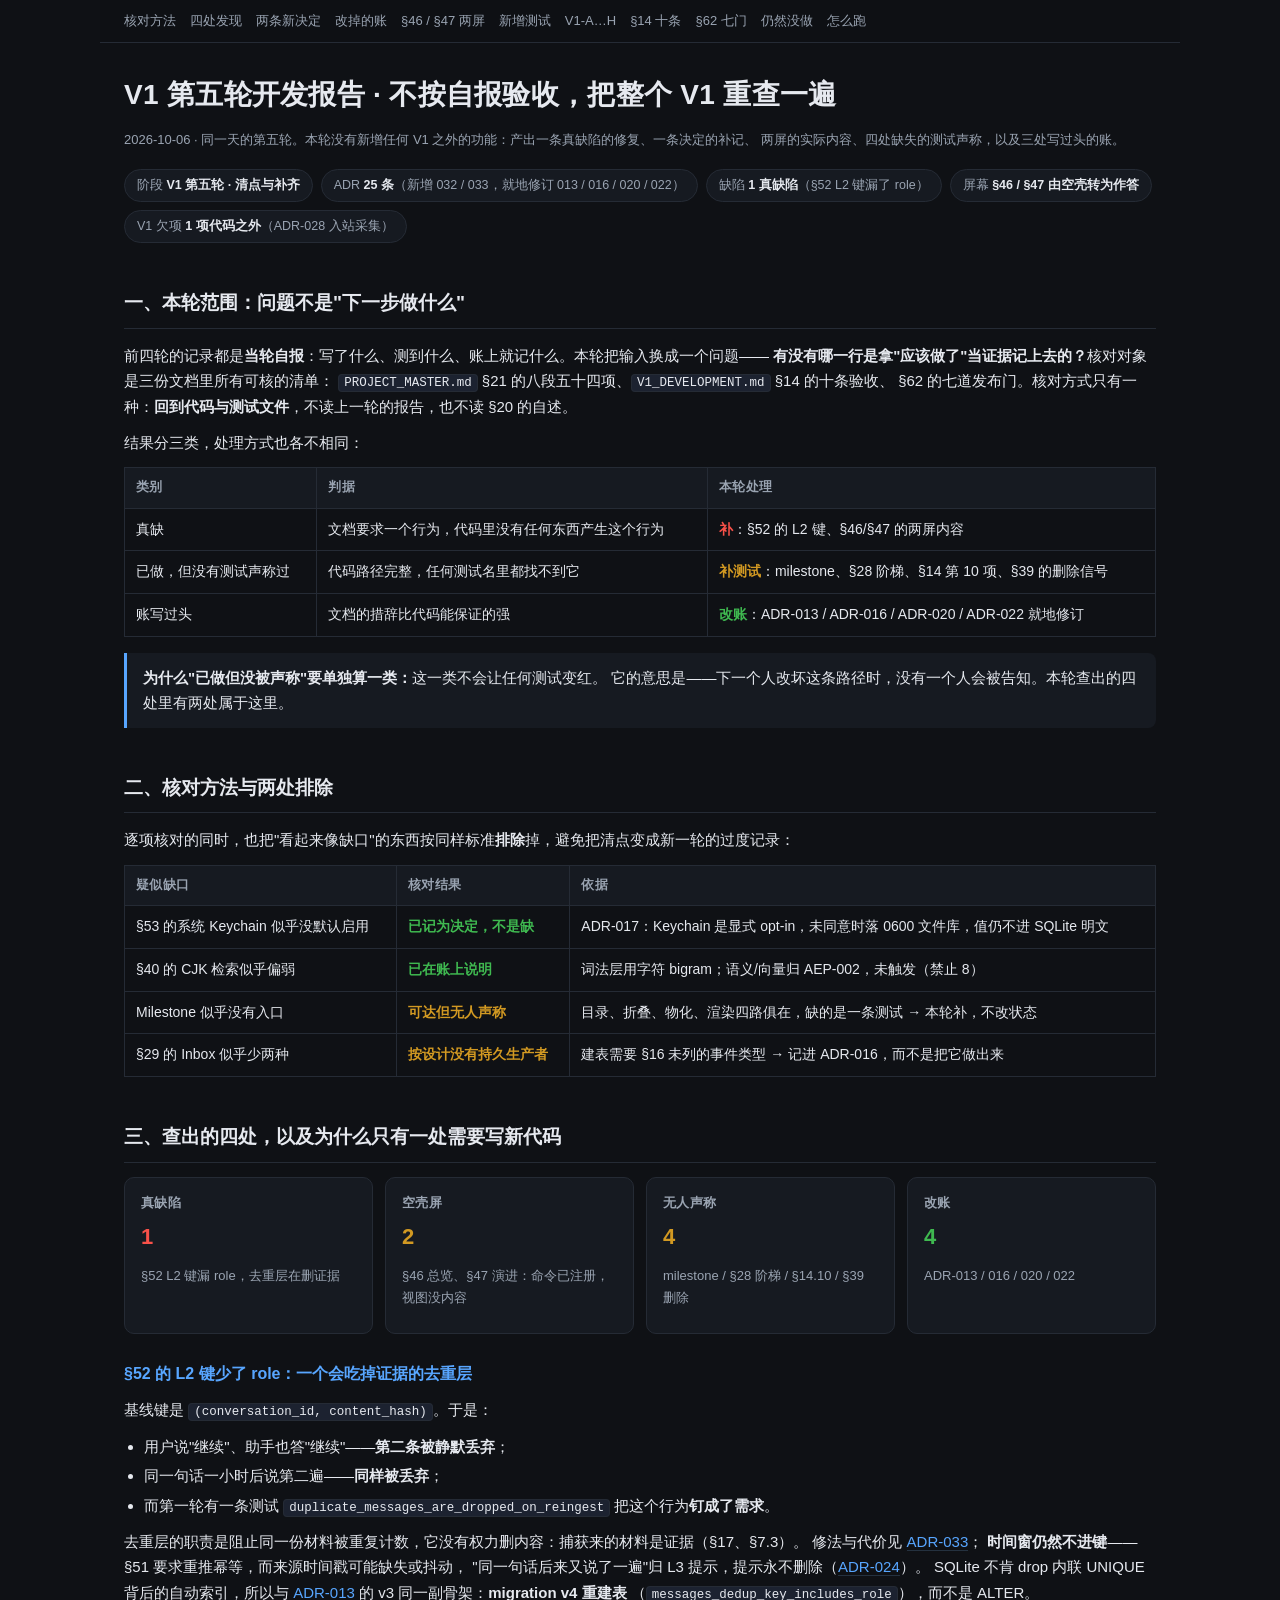
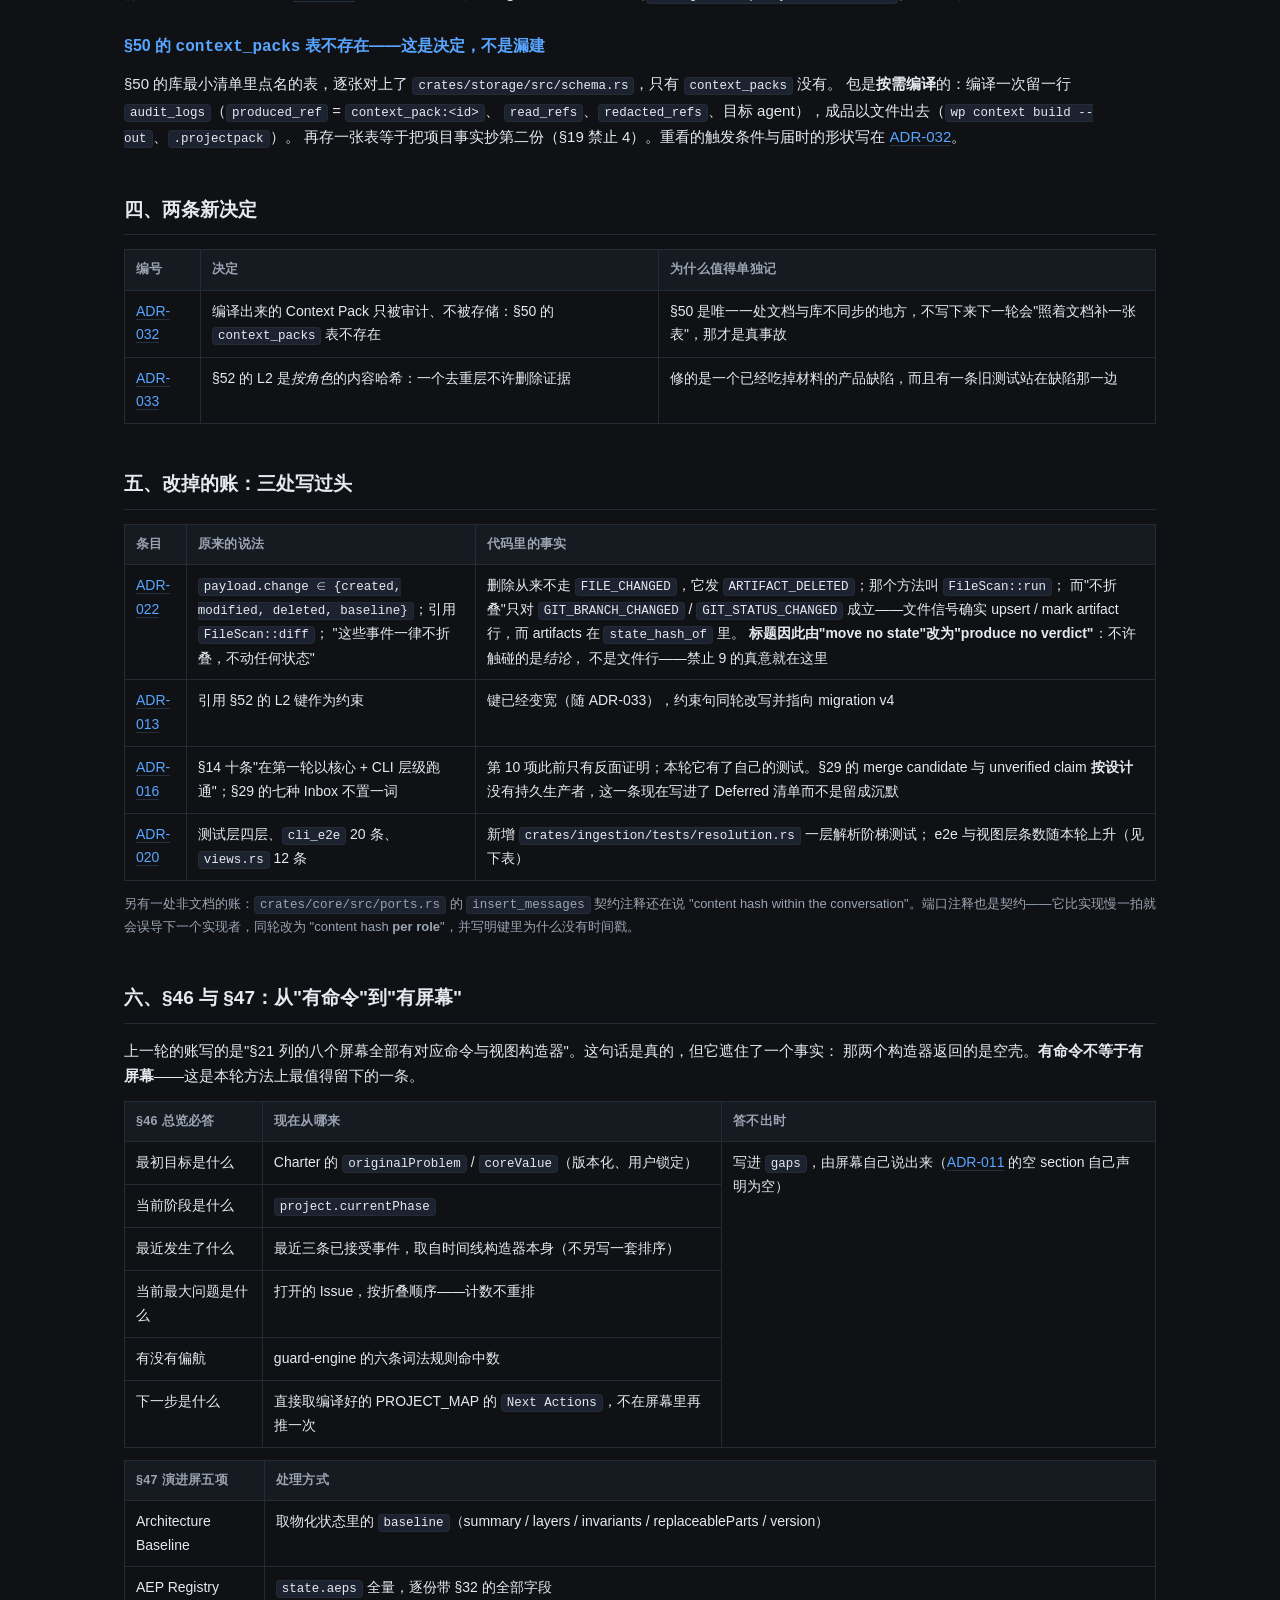
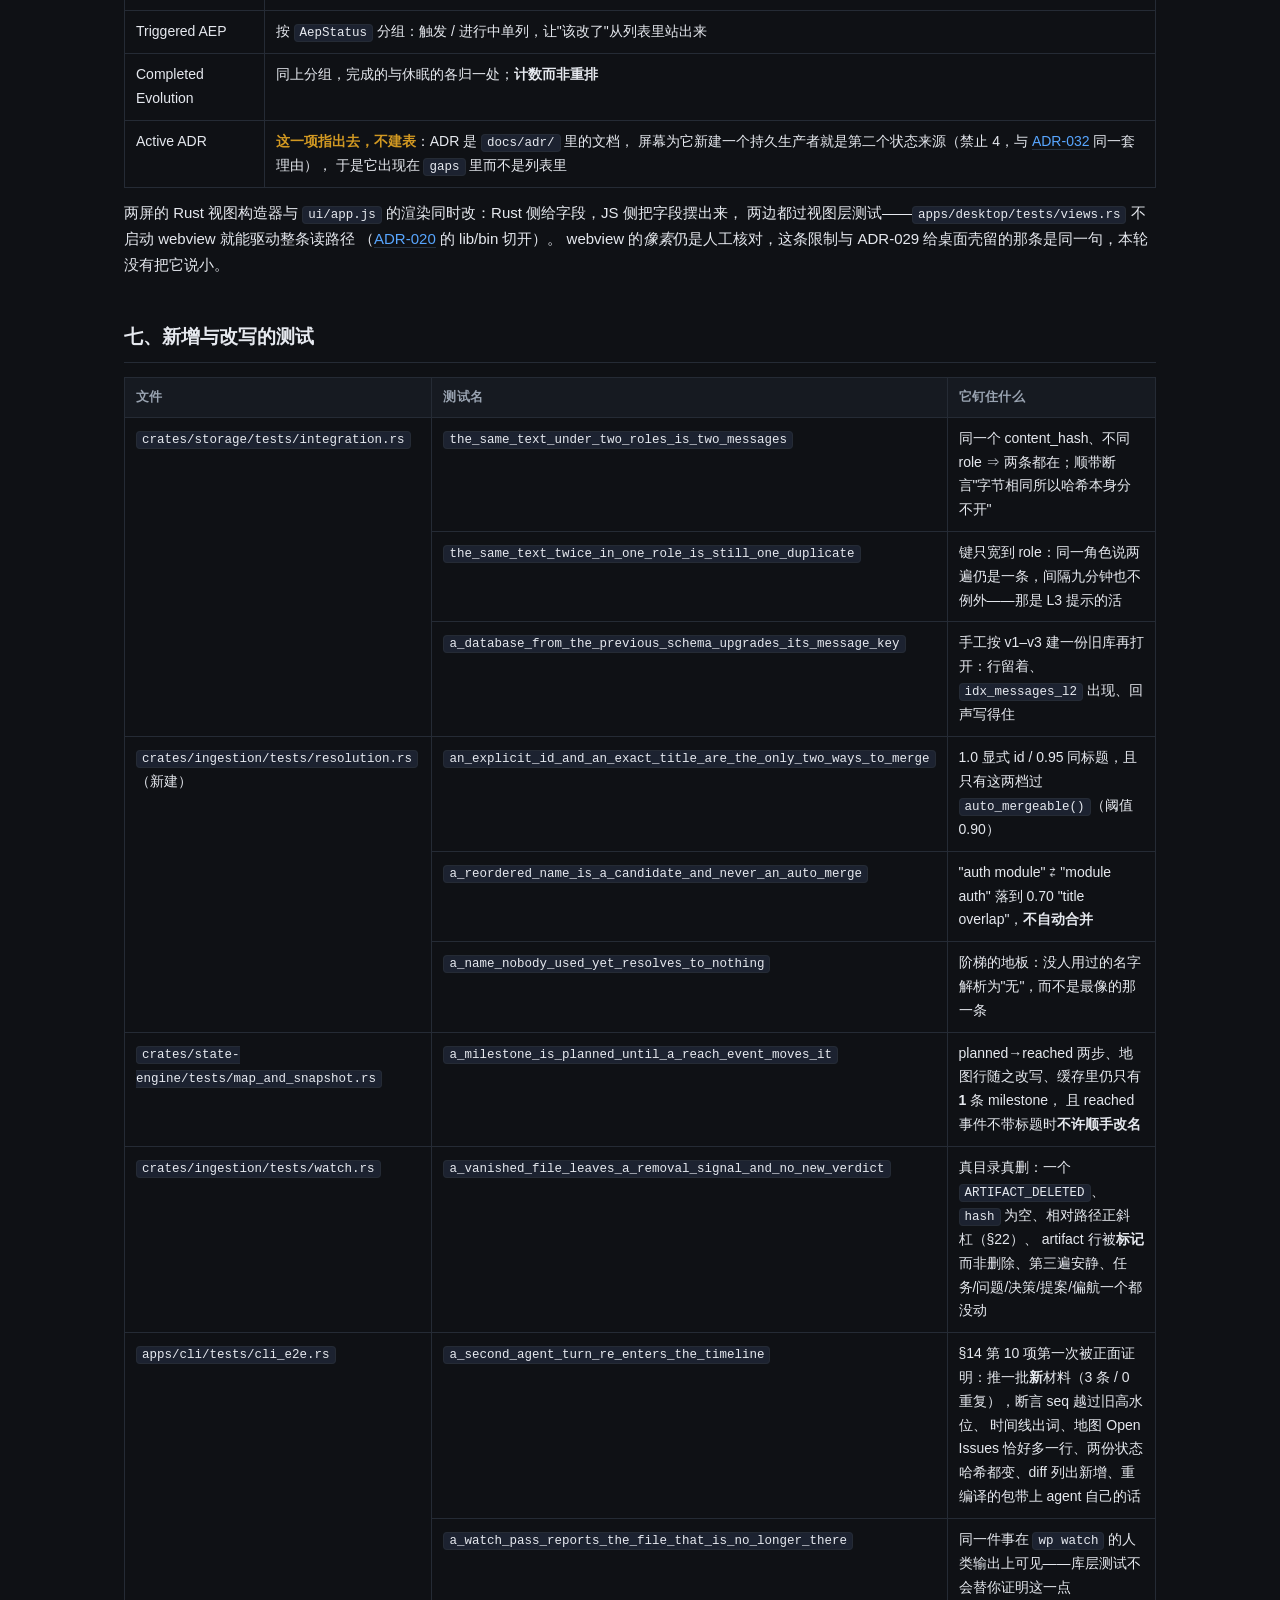
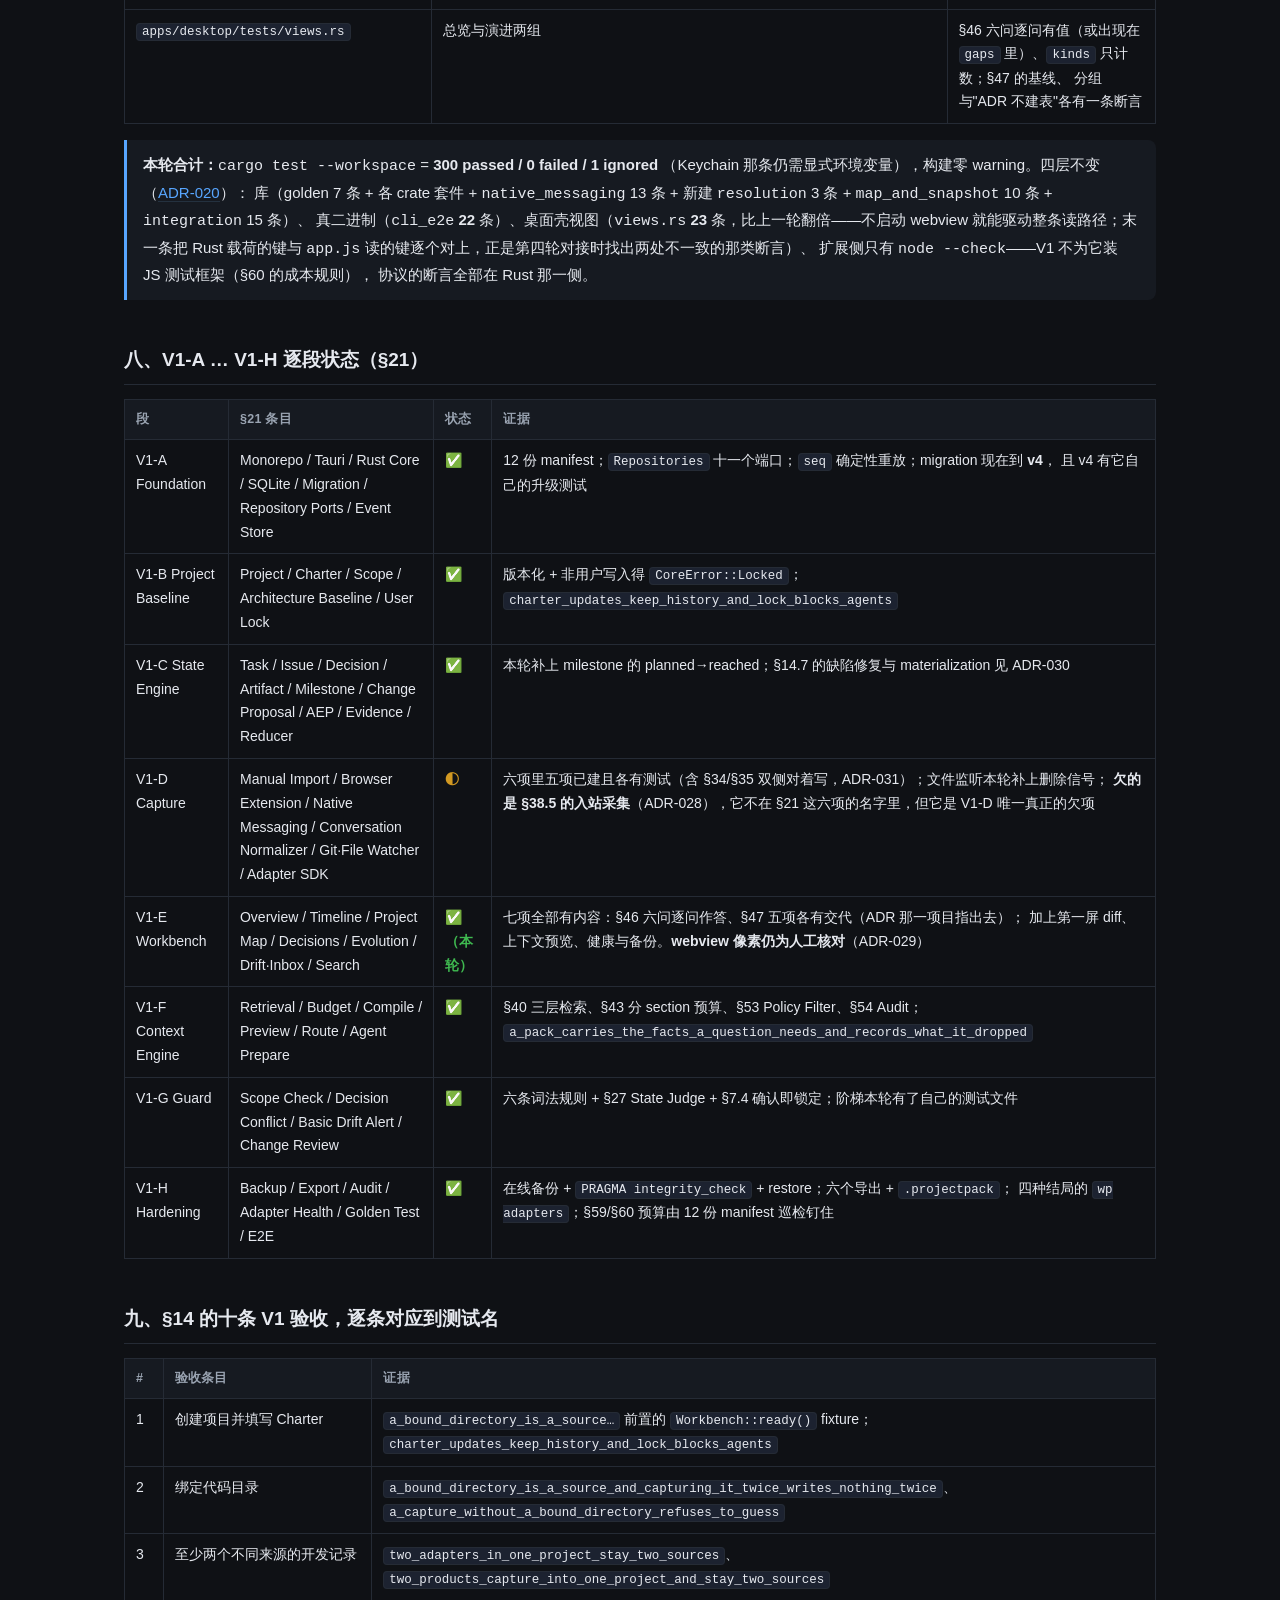
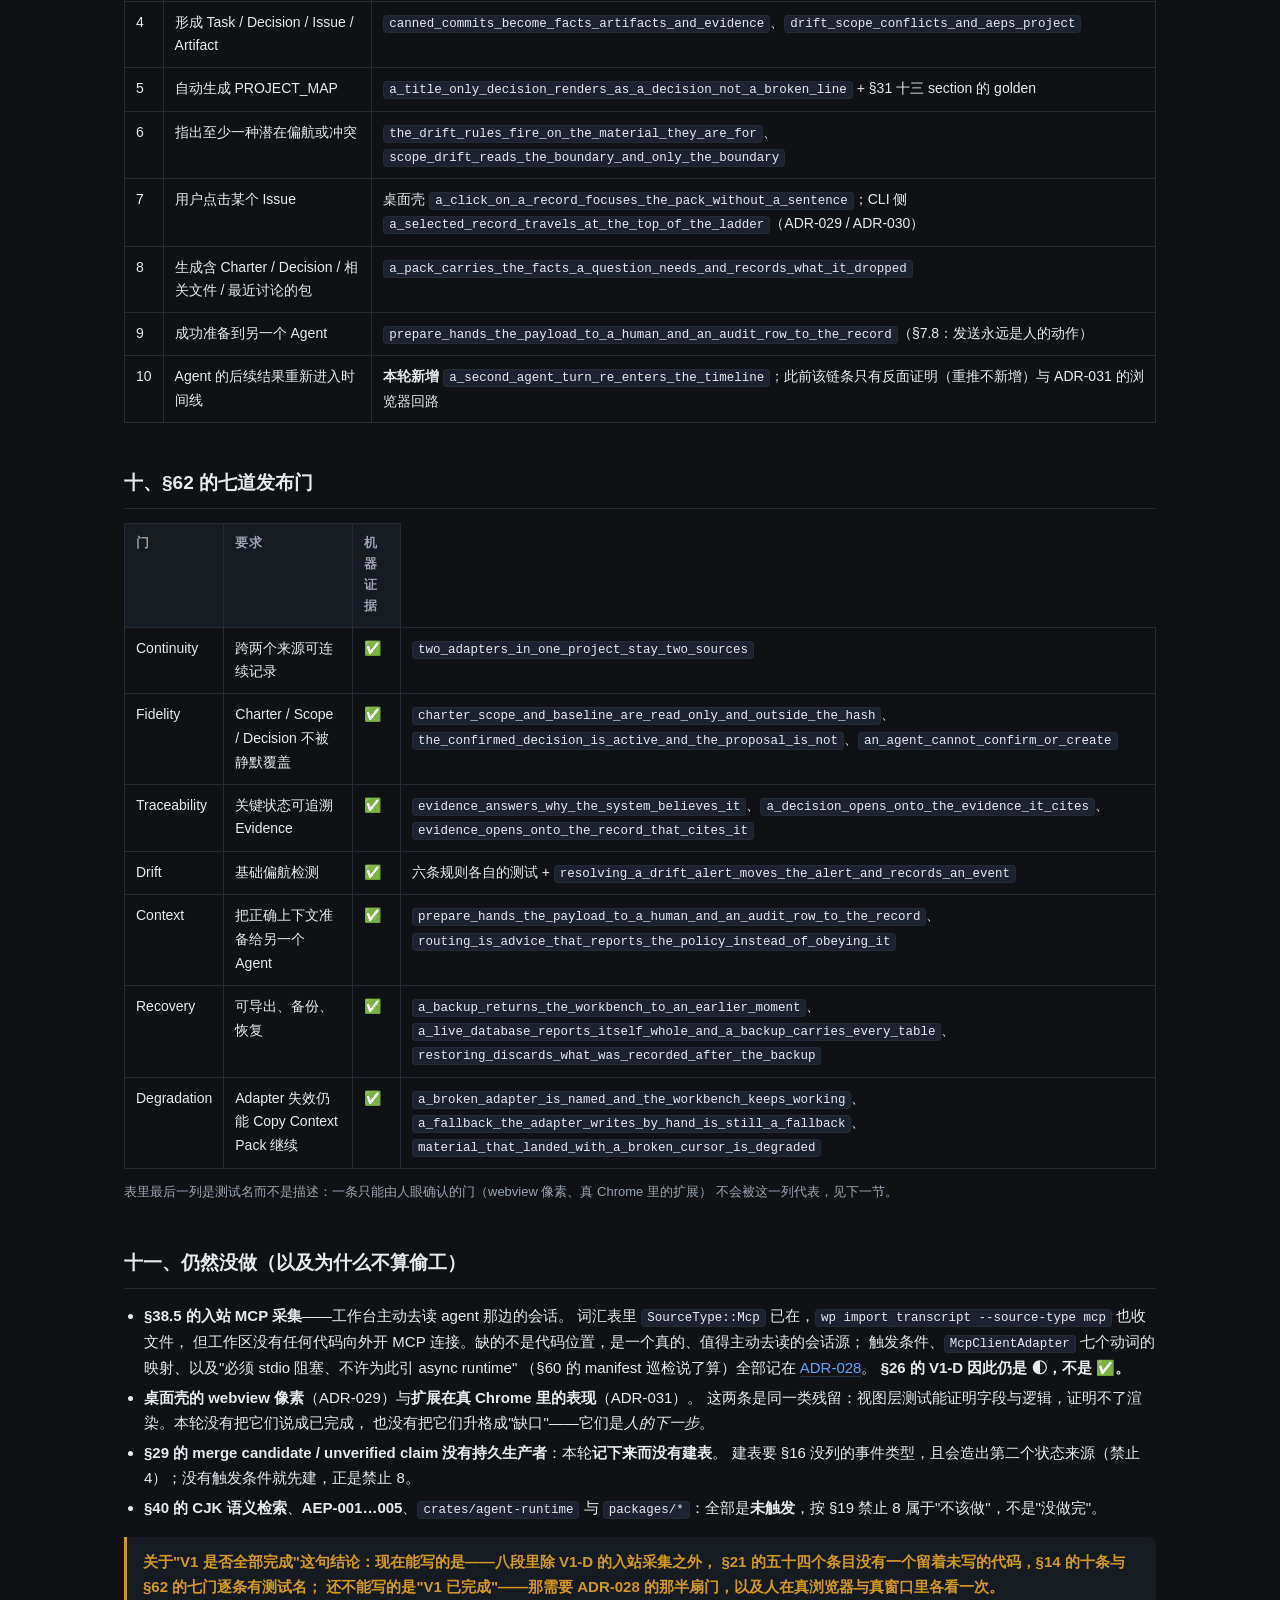
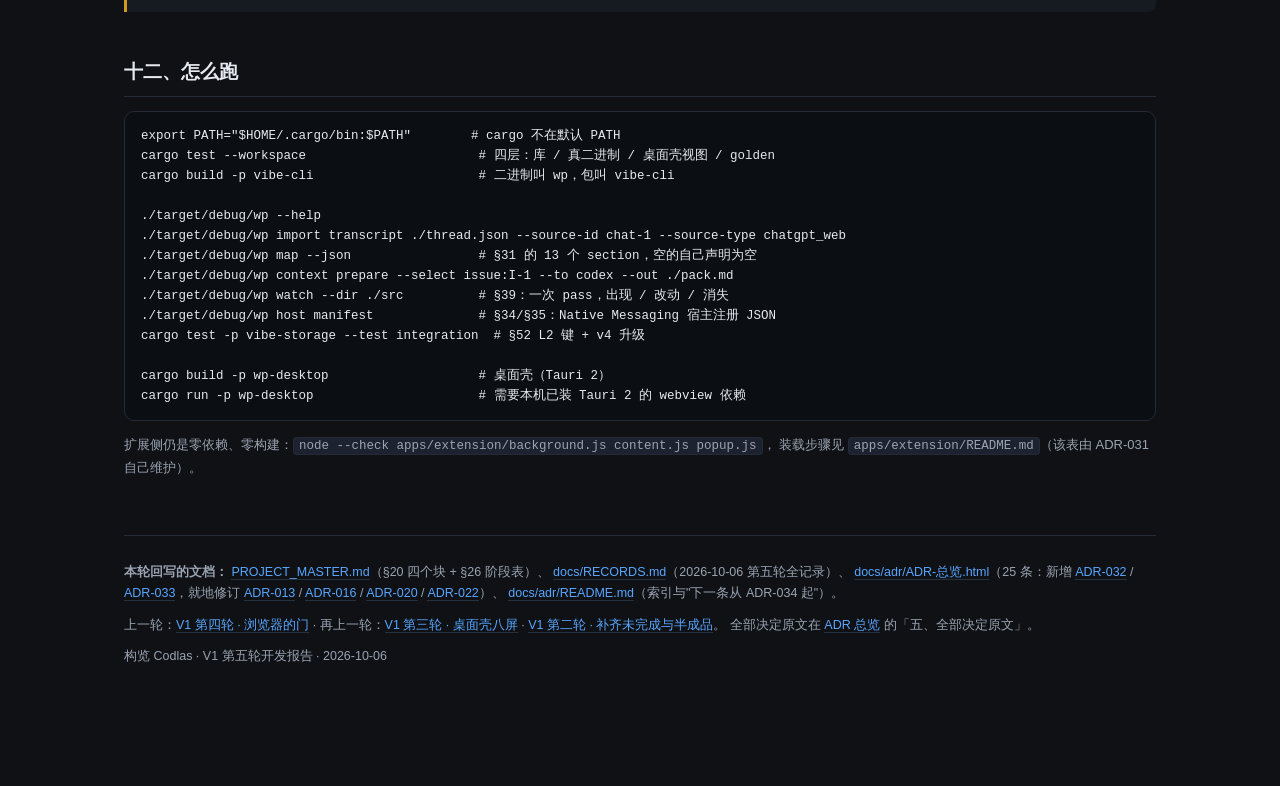
==== V1第五轮开发报告.html @ bd88311f "V1 第四、五轮：给浏览器一扇门，再把整个 V1 按条目重查一遍 第四轮把 §58 要了很久的 E2E 那一行真正跑通：MV3 扩展 + `wp host serve`  native host 两侧" ====
<!DOCTYPE html>
<html lang="zh-CN">
<head>
<meta charset="utf-8">
<meta name="viewport" content="width=device-width, initial-scale=1">
<title>构览 Codlas · V1 第五轮开发报告（2026-10-06）</title>
<style>
  :root{
    --bg:#0f1115; --panel:#161a21; --ink:#e6e9ef; --muted:#9aa4b2;
    --line:#252b35; --ok:#3fb950; --warn:#d29922; --no:#f85149; --accent:#58a6ff;
  }
  *{box-sizing:border-box}
  body{margin:0;background:var(--bg);color:var(--ink);
    font:15px/1.7 -apple-system,"PingFang SC","Hiragino Sans GB","Microsoft YaHei",Helvetica,Arial,sans-serif}
  main{max-width:1080px;margin:0 auto;padding:40px 24px 96px}
  h1{font-size:28px;margin:0 0 6px;letter-spacing:.3px}
  h2{font-size:19px;margin:44px 0 14px;padding-bottom:8px;border-bottom:1px solid var(--line)}
  h3{font-size:16px;margin:26px 0 8px;color:var(--accent)}
  p{margin:10px 0}
  .sub{color:var(--muted);font-size:13px}
  .badges{display:flex;flex-wrap:wrap;gap:8px;margin:18px 0 6px}
  .badge{background:var(--panel);border:1px solid var(--line);border-radius:999px;
    padding:5px 12px;font-size:12.5px;color:var(--muted)}
  .badge b{color:var(--ink);font-weight:600}
  .grid{display:grid;grid-template-columns:repeat(auto-fit,minmax(210px,1fr));gap:12px;margin:14px 0}
  .card{background:var(--panel);border:1px solid var(--line);border-radius:10px;padding:14px 16px}
  .card h4{margin:0 0 4px;font-size:13px;color:var(--muted);font-weight:600;letter-spacing:.4px}
  .card .v{font-size:22px;font-weight:650}
  table{width:100%;border-collapse:collapse;margin:12px 0;font-size:14px}
  th,td{border:1px solid var(--line);padding:9px 11px;text-align:left;vertical-align:top}
  th{background:var(--panel);color:var(--muted);font-weight:600;font-size:12.5px;letter-spacing:.3px}
  td code,li code,p code{background:#1c2230;border:1px solid var(--line);border-radius:4px;
    padding:1px 5px;font-size:12.5px;font-family:ui-monospace,SFMono-Regular,Menlo,monospace}
  .ok{color:var(--ok);font-weight:600}
  .warn{color:var(--warn);font-weight:600}
  .no{color:var(--no);font-weight:600}
  a{color:var(--accent);text-decoration:none;border-bottom:1px solid #24313f}
  a:hover{border-bottom-color:var(--accent)}
  ul{margin:8px 0 8px 20px;padding:0}
  li{margin:4px 0}
  pre{background:#0b0e13;border:1px solid var(--line);border-radius:10px;padding:14px 16px;
    overflow:auto;font-size:12.5px;line-height:1.6;font-family:ui-monospace,SFMono-Regular,Menlo,monospace}
  .callout{border-left:3px solid var(--accent);background:var(--panel);
    padding:12px 16px;border-radius:0 8px 8px 0;margin:16px 0}
  .callout.warn{border-left-color:var(--warn)}
  .callout.no{border-left-color:var(--no)}
  nav{position:sticky;top:0;background:rgba(15,17,21,.92);backdrop-filter:blur(6px);
    border-bottom:1px solid var(--line);padding:10px 0;margin:-40px -24px 28px;z-index:2}
  nav .in{max-width:1080px;margin:0 auto;padding:0 24px;display:flex;flex-wrap:wrap;gap:14px;font-size:13px}
  nav a{border:0;color:var(--muted)}
  nav a:hover{color:var(--accent)}
  footer{margin-top:56px;padding-top:16px;border-top:1px solid var(--line);color:var(--muted);font-size:12.5px}
</style>
</head>
<body>
<main>

<nav><div class="in">
  <a href="#method">核对方法</a>
  <a href="#findings">四处发现</a>
  <a href="#adrs">两条新决定</a>
  <a href="#ledger">改掉的账</a>
  <a href="#screens">§46 / §47 两屏</a>
  <a href="#tests">新增测试</a>
  <a href="#stages">V1-A…H</a>
  <a href="#accept">§14 十条</a>
  <a href="#gates">§62 七门</a>
  <a href="#open">仍然没做</a>
  <a href="#run">怎么跑</a>
</div></nav>

<h1>V1 第五轮开发报告 · 不按自报验收，把整个 V1 重查一遍</h1>
<p class="sub">2026-10-06 · 同一天的第五轮。本轮没有新增任何 V1 之外的功能：产出一条真缺陷的修复、一条决定的补记、
两屏的实际内容、四处缺失的测试声称，以及三处写过头的账。</p>

<div class="badges">
  <span class="badge">阶段 <b>V1 第五轮 · 清点与补齐</b></span>
  <span class="badge">ADR <b>25 条</b>（新增 032 / 033，就地修订 013 / 016 / 020 / 022）</span>
  <span class="badge">缺陷 <b>1 真缺陷</b>（§52 L2 键漏了 role）</span>
  <span class="badge">屏幕 <b>§46 / §47 由空壳转为作答</b></span>
  <span class="badge">V1 欠项 <b>1 项代码之外</b>（ADR-028 入站采集）</span>
</div>

<h2 id="scope">一、本轮范围：问题不是"下一步做什么"</h2>
<p>前四轮的记录都是<strong>当轮自报</strong>：写了什么、测到什么、账上就记什么。本轮把输入换成一个问题——
<strong>有没有哪一行是拿"应该做了"当证据记上去的？</strong>核对对象是三份文档里所有可核的清单：
<code>PROJECT_MASTER.md</code> §21 的八段五十四项、<code>V1_DEVELOPMENT.md</code> §14 的十条验收、
§62 的七道发布门。核对方式只有一种：<strong>回到代码与测试文件</strong>，不读上一轮的报告，也不读 §20 的自述。</p>
<p>结果分三类，处理方式也各不相同：</p>
<table>
  <thead><tr><th>类别</th><th>判据</th><th>本轮处理</th></tr></thead>
  <tbody>
    <tr><td>真缺</td><td>文档要求一个行为，代码里没有任何东西产生这个行为</td>
      <td><span class="no">补</span>：§52 的 L2 键、§46/§47 的两屏内容</td></tr>
    <tr><td>已做，但没有测试声称过</td><td>代码路径完整，任何测试名里都找不到它</td>
      <td><span class="warn">补测试</span>：milestone、§28 阶梯、§14 第 10 项、§39 的删除信号</td></tr>
    <tr><td>账写过头</td><td>文档的措辞比代码能保证的强</td>
      <td><span class="ok">改账</span>：ADR-013 / ADR-016 / ADR-020 / ADR-022 就地修订</td></tr>
  </tbody>
</table>
<div class="callout">
  <strong>为什么"已做但没被声称"要单独算一类：</strong>这一类不会让任何测试变红。
  它的意思是——下一个人改坏这条路径时，没有一个人会被告知。本轮查出的四处里有两处属于这里。
</div>

<h2 id="method">二、核对方法与两处排除</h2>
<p>逐项核对的同时，也把"看起来像缺口"的东西按同样标准<strong>排除</strong>掉，避免把清点变成新一轮的过度记录：</p>
<table>
  <thead><tr><th>疑似缺口</th><th>核对结果</th><th>依据</th></tr></thead>
  <tbody>
    <tr><td>§53 的系统 Keychain 似乎没默认启用</td><td><span class="ok">已记为决定，不是缺</span></td>
      <td>ADR-017：Keychain 是显式 opt-in，未同意时落 0600 文件库，值仍不进 SQLite 明文</td></tr>
    <tr><td>§40 的 CJK 检索似乎偏弱</td><td><span class="ok">已在账上说明</span></td>
      <td>词法层用字符 bigram；语义/向量归 AEP-002，未触发（禁止 8）</td></tr>
    <tr><td>Milestone 似乎没有入口</td><td><span class="warn">可达但无人声称</span></td>
      <td>目录、折叠、物化、渲染四路俱在，缺的是一条测试 → 本轮补，不改状态</td></tr>
    <tr><td>§29 的 Inbox 似乎少两种</td><td><span class="warn">按设计没有持久生产者</span></td>
      <td>建表需要 §16 未列的事件类型 → 记进 ADR-016，而不是把它做出来</td></tr>
  </tbody>
</table>

<h2 id="findings">三、查出的四处，以及为什么只有一处需要写新代码</h2>
<div class="grid">
  <div class="card"><h4>真缺陷</h4><div class="v no">1</div><p class="sub">§52 L2 键漏 role，去重层在删证据</p></div>
  <div class="card"><h4>空壳屏</h4><div class="v warn">2</div><p class="sub">§46 总览、§47 演进：命令已注册，视图没内容</p></div>
  <div class="card"><h4>无人声称</h4><div class="v warn">4</div><p class="sub">milestone / §28 阶梯 / §14.10 / §39 删除</p></div>
  <div class="card"><h4>改账</h4><div class="v ok">4</div><p class="sub">ADR-013 / 016 / 020 / 022</p></div>
</div>

<h3>§52 的 L2 键少了 role：一个会吃掉证据的去重层</h3>
<p>基线键是 <code>(conversation_id, content_hash)</code>。于是：</p>
<ul>
  <li>用户说"继续"、助手也答"继续"——<strong>第二条被静默丢弃</strong>；</li>
  <li>同一句话一小时后说第二遍——<strong>同样被丢弃</strong>；</li>
  <li>而第一轮有一条测试 <code>duplicate_messages_are_dropped_on_reingest</code> 把这个行为<strong>钉成了需求</strong>。</li>
</ul>
<p>去重层的职责是阻止同一份材料被重复计数，它没有权力删内容：捕获来的材料是证据（§17、§7.3）。
修法与代价见 <a href="docs/adr/ADR-总览.html#adr-033">ADR-033</a>；
<strong>时间窗仍然不进键</strong>——§51 要求重推幂等，而来源时间戳可能缺失或抖动，
"同一句话后来又说了一遍"归 L3 提示，提示永不删除（<a href="docs/adr/ADR-总览.html#adr-024">ADR-024</a>）。
SQLite 不肯 drop 内联 UNIQUE 背后的自动索引，所以与
<a href="docs/adr/ADR-总览.html#adr-013">ADR-013</a> 的 v3 同一副骨架：<strong>migration v4 重建表</strong>
（<code>messages_dedup_key_includes_role</code>），而不是 ALTER。</p>

<h3>§50 的 <code>context_packs</code> 表不存在——这是决定，不是漏建</h3>
<p>§50 的库最小清单里点名的表，逐张对上了 <code>crates/storage/src/schema.rs</code>，只有 <code>context_packs</code> 没有。
包是<strong>按需编译</strong>的：编译一次留一行 <code>audit_logs</code>（<code>produced_ref</code> = <code>context_pack:&lt;id&gt;</code>、
<code>read_refs</code>、<code>redacted_refs</code>、目标 agent），成品以文件出去（<code>wp context build --out</code>、<code>.projectpack</code>）。
再存一张表等于把项目事实抄第二份（§19 禁止 4）。重看的触发条件与届时的形状写在
<a href="docs/adr/ADR-总览.html#adr-032">ADR-032</a>。</p>

<h2 id="adrs">四、两条新决定</h2>
<table>
  <thead><tr><th>编号</th><th>决定</th><th>为什么值得单独记</th></tr></thead>
  <tbody>
    <tr><td><a href="docs/adr/ADR-总览.html#adr-032">ADR-032</a></td>
      <td>编译出来的 Context Pack 只被审计、不被存储：§50 的 <code>context_packs</code> 表不存在</td>
      <td>§50 是唯一一处文档与库不同步的地方，不写下来下一轮会"照着文档补一张表"，那才是真事故</td></tr>
    <tr><td><a href="docs/adr/ADR-总览.html#adr-033">ADR-033</a></td>
      <td>§52 的 L2 是<em>按角色</em>的内容哈希：一个去重层不许删除证据</td>
      <td>修的是一个已经吃掉材料的产品缺陷，而且有一条旧测试站在缺陷那一边</td></tr>
  </tbody>
</table>

<h2 id="ledger">五、改掉的账：三处写过头</h2>
<table>
  <thead><tr><th>条目</th><th>原来的说法</th><th>代码里的事实</th></tr></thead>
  <tbody>
    <tr><td><a href="docs/adr/ADR-总览.html#adr-022">ADR-022</a></td>
      <td><code>payload.change ∈ {created, modified, deleted, baseline}</code>；引用 <code>FileScan::diff</code>；
        "这些事件一律不折叠，不动任何状态"</td>
      <td>删除从来不走 <code>FILE_CHANGED</code>，它发 <code>ARTIFACT_DELETED</code>；那个方法叫 <code>FileScan::run</code>；
        而"不折叠"只对 <code>GIT_BRANCH_CHANGED</code> / <code>GIT_STATUS_CHANGED</code> 成立——文件信号确实
        upsert / mark artifact 行，而 artifacts 在 <code>state_hash_of</code> 里。
        <strong>标题因此由"move no state"改为"produce no verdict"</strong>：不许触碰的是<em>结论</em>，
        不是文件行——禁止 9 的真意就在这里</td></tr>
    <tr><td><a href="docs/adr/ADR-总览.html#adr-013">ADR-013</a></td>
      <td>引用 §52 的 L2 键作为约束</td>
      <td>键已经变宽（随 ADR-033），约束句同轮改写并指向 migration v4</td></tr>
    <tr><td><a href="docs/adr/ADR-总览.html#adr-016">ADR-016</a></td>
      <td>§14 十条"在第一轮以核心 + CLI 层级跑通"；§29 的七种 Inbox 不置一词</td>
      <td>第 10 项此前只有反面证明；本轮它有了自己的测试。§29 的 merge candidate 与 unverified claim
        <strong>按设计</strong>没有持久生产者，这一条现在写进了 Deferred 清单而不是留成沉默</td></tr>
    <tr><td><a href="docs/adr/ADR-总览.html#adr-020">ADR-020</a></td>
      <td>测试层四层、<code>cli_e2e</code> 20 条、<code>views.rs</code> 12 条</td>
      <td>新增 <code>crates/ingestion/tests/resolution.rs</code> 一层解析阶梯测试；
        e2e 与视图层条数随本轮上升（见下表）</td></tr>
  </tbody>
</table>
<p class="sub">另有一处非文档的账：<code>crates/core/src/ports.rs</code> 的 <code>insert_messages</code> 契约注释还在说
"content hash within the conversation"。端口注释也是契约——它比实现慢一拍就会误导下一个实现者，同轮改为
"content hash <strong>per role</strong>"，并写明键里为什么没有时间戳。</p>

<h2 id="screens">六、§46 与 §47：从"有命令"到"有屏幕"</h2>
<p>上一轮的账写的是"§21 列的八个屏幕全部有对应命令与视图构造器"。这句话是真的，但它遮住了一个事实：
那两个构造器返回的是空壳。<strong>有命令不等于有屏幕</strong>——这是本轮方法上最值得留下的一条。</p>
<table>
  <thead><tr><th>§46 总览必答</th><th>现在从哪来</th><th>答不出时</th></tr></thead>
  <tbody>
    <tr><td>最初目标是什么</td><td>Charter 的 <code>originalProblem</code> / <code>coreValue</code>（版本化、用户锁定）</td>
      <td rowspan="6">写进 <code>gaps</code>，由屏幕自己说出来（<a href="docs/adr/ADR-总览.html#adr-011">ADR-011</a> 的空 section 自己声明为空）</td></tr>
    <tr><td>当前阶段是什么</td><td><code>project.currentPhase</code></td></tr>
    <tr><td>最近发生了什么</td><td>最近三条已接受事件，取自时间线构造器本身（不另写一套排序）</td></tr>
    <tr><td>当前最大问题是什么</td><td>打开的 Issue，按折叠顺序——计数不重排</td></tr>
    <tr><td>有没有偏航</td><td>guard-engine 的六条词法规则命中数</td></tr>
    <tr><td>下一步是什么</td><td>直接取编译好的 PROJECT_MAP 的 <code>Next Actions</code>，不在屏幕里再推一次</td></tr>
  </tbody>
</table>
<table>
  <thead><tr><th>§47 演进屏五项</th><th>处理方式</th></tr></thead>
  <tbody>
    <tr><td>Architecture Baseline</td><td>取物化状态里的 <code>baseline</code>（summary / layers / invariants / replaceableParts / version）</td></tr>
    <tr><td>AEP Registry</td><td><code>state.aeps</code> 全量，逐份带 §32 的全部字段</td></tr>
    <tr><td>Triggered AEP</td><td>按 <code>AepStatus</code> 分组：触发 / 进行中单列，让"该改了"从列表里站出来</td></tr>
    <tr><td>Completed Evolution</td><td>同上分组，完成的与休眠的各归一处；<strong>计数而非重排</strong></td></tr>
    <tr><td>Active ADR</td><td><span class="warn">这一项指出去，不建表</span>：ADR 是 <code>docs/adr/</code> 里的文档，
      屏幕为它新建一个持久生产者就是第二个状态来源（禁止 4，与 <a href="docs/adr/ADR-总览.html#adr-032">ADR-032</a> 同一套理由），
      于是它出现在 <code>gaps</code> 里而不是列表里</td></tr>
  </tbody>
</table>
<p>两屏的 Rust 视图构造器与 <code>ui/app.js</code> 的渲染同时改：Rust 侧给字段，JS 侧把字段摆出来，
两边都过视图层测试——<code>apps/desktop/tests/views.rs</code> 不启动 webview 就能驱动整条读路径
（<a href="docs/adr/ADR-总览.html#adr-020">ADR-020</a> 的 lib/bin 切开）。
webview 的<em>像素</em>仍是人工核对，这条限制与 ADR-029 给桌面壳留的那条是同一句，本轮没有把它说小。</p>

<h2 id="tests">七、新增与改写的测试</h2>
<table>
  <thead><tr><th>文件</th><th>测试名</th><th>它钉住什么</th></tr></thead>
  <tbody>
    <tr><td rowspan="3"><code>crates/storage/tests/integration.rs</code></td>
      <td><code>the_same_text_under_two_roles_is_two_messages</code></td>
      <td>同一个 content_hash、不同 role ⇒ 两条都在；顺带断言"字节相同所以哈希本身分不开"</td></tr>
    <tr><td><code>the_same_text_twice_in_one_role_is_still_one_duplicate</code></td>
      <td>键只宽到 role：同一角色说两遍仍是一条，间隔九分钟也不例外——那是 L3 提示的活</td></tr>
    <tr><td><code>a_database_from_the_previous_schema_upgrades_its_message_key</code></td>
      <td>手工按 v1–v3 建一份旧库再打开：行留着、<code>idx_messages_l2</code> 出现、回声写得住</td></tr>
    <tr><td rowspan="3"><code>crates/ingestion/tests/resolution.rs</code>（新建）</td>
      <td><code>an_explicit_id_and_an_exact_title_are_the_only_two_ways_to_merge</code></td>
      <td>1.0 显式 id / 0.95 同标题，且只有这两档过 <code>auto_mergeable()</code>（阈值 0.90）</td></tr>
    <tr><td><code>a_reordered_name_is_a_candidate_and_never_an_auto_merge</code></td>
      <td>"auth module" ⇄ "module auth" 落到 0.70 "title overlap"，<strong>不自动合并</strong></td></tr>
    <tr><td><code>a_name_nobody_used_yet_resolves_to_nothing</code></td>
      <td>阶梯的地板：没人用过的名字解析为"无"，而不是最像的那一条</td></tr>
    <tr><td><code>crates/state-engine/tests/map_and_snapshot.rs</code></td>
      <td><code>a_milestone_is_planned_until_a_reach_event_moves_it</code></td>
      <td>planned→reached 两步、地图行随之改写、缓存里仍只有 <strong>1</strong> 条 milestone，
        且 reached 事件不带标题时<strong>不许顺手改名</strong></td></tr>
    <tr><td><code>crates/ingestion/tests/watch.rs</code></td>
      <td><code>a_vanished_file_leaves_a_removal_signal_and_no_new_verdict</code></td>
      <td>真目录真删：一个 <code>ARTIFACT_DELETED</code>、<code>hash</code> 为空、相对路径正斜杠（§22）、
        artifact 行被<strong>标记</strong>而非删除、第三遍安静、任务/问题/决策/提案/偏航一个都没动</td></tr>
    <tr><td rowspan="2"><code>apps/cli/tests/cli_e2e.rs</code></td>
      <td><code>a_second_agent_turn_re_enters_the_timeline</code></td>
      <td>§14 第 10 项第一次被正面证明：推一批<strong>新</strong>材料（3 条 / 0 重复），断言 seq 越过旧高水位、
        时间线出词、地图 Open Issues 恰好多一行、两份状态哈希都变、diff 列出新增、重编译的包带上 agent 自己的话</td></tr>
    <tr><td><code>a_watch_pass_reports_the_file_that_is_no_longer_there</code></td>
      <td>同一件事在 <code>wp watch</code> 的人类输出上可见——库层测试不会替你证明这一点</td></tr>
    <tr><td><code>apps/desktop/tests/views.rs</code></td>
      <td>总览与演进两组</td>
      <td>§46 六问逐问有值（或出现在 <code>gaps</code> 里）、<code>kinds</code> 只计数；§47 的基线、
        分组与"ADR 不建表"各有一条断言</td></tr>
  </tbody>
</table>
<div class="callout">
  <strong>本轮合计：</strong><code>cargo test --workspace</code> = <b>300 passed / 0 failed / 1 ignored</b>
  （Keychain 那条仍需显式环境变量），构建零 warning。四层不变（<a href="docs/adr/ADR-总览.html#adr-020">ADR-020</a>）：
  库（golden 7 条 + 各 crate 套件 + <code>native_messaging</code> 13 条 + 新建 <code>resolution</code> 3 条 +
  <code>map_and_snapshot</code> 10 条 + <code>integration</code> 15 条）、
  真二进制（<code>cli_e2e</code> <b>22</b> 条）、桌面壳视图（<code>views.rs</code> <b>23</b> 条，比上一轮翻倍——不启动 webview
  就能驱动整条读路径；末一条把 Rust 载荷的键与 <code>app.js</code> 读的键逐个对上，正是第四轮对接时找出两处不一致的那类断言）、
  扩展侧只有 <code>node --check</code>——V1 不为它装 JS 测试框架（§60 的成本规则），
  协议的断言全部在 Rust 那一侧。
</div>

<h2 id="stages">八、V1-A … V1-H 逐段状态（§21）</h2>
<table>
  <thead><tr><th>段</th><th>§21 条目</th><th>状态</th><th>证据</th></tr></thead>
  <tbody>
    <tr><td>V1-A Foundation</td><td>Monorepo / Tauri / Rust Core / SQLite / Migration / Repository Ports / Event Store</td>
      <td class="ok">✅</td>
      <td>12 份 manifest；<code>Repositories</code> 十一个端口；<code>seq</code> 确定性重放；migration 现在到 <strong>v4</strong>，
        且 v4 有它自己的升级测试</td></tr>
    <tr><td>V1-B Project Baseline</td><td>Project / Charter / Scope / Architecture Baseline / User Lock</td>
      <td class="ok">✅</td>
      <td>版本化 + 非用户写入得 <code>CoreError::Locked</code>；<code>charter_updates_keep_history_and_lock_blocks_agents</code></td></tr>
    <tr><td>V1-C State Engine</td><td>Task / Issue / Decision / Artifact / Milestone / Change Proposal / AEP / Evidence / Reducer</td>
      <td class="ok">✅</td>
      <td>本轮补上 milestone 的 planned→reached；§14.7 的缺陷修复与 materialization 见 ADR-030</td></tr>
    <tr><td>V1-D Capture</td><td>Manual Import / Browser Extension / Native Messaging / Conversation Normalizer / Git·File Watcher / Adapter SDK</td>
      <td class="warn">◐</td>
      <td>六项里五项已建且各有测试（含 §34/§35 双侧对着写，ADR-031）；文件监听本轮补上删除信号；
        <strong>欠的是 §38.5 的入站采集</strong>（ADR-028），它不在 §21 这六项的名字里，但它是 V1-D 唯一真正的欠项</td></tr>
    <tr><td>V1-E Workbench</td><td>Overview / Timeline / Project Map / Decisions / Evolution / Drift·Inbox / Search</td>
      <td class="ok">✅（本轮）</td>
      <td>七项全部有内容：§46 六问逐问作答、§47 五项各有交代（ADR 那一项目指出去）；
        加上第一屏 diff、上下文预览、健康与备份。<strong>webview 像素仍为人工核对</strong>（ADR-029）</td></tr>
    <tr><td>V1-F Context Engine</td><td>Retrieval / Budget / Compile / Preview / Route / Agent Prepare</td>
      <td class="ok">✅</td>
      <td>§40 三层检索、§43 分 section 预算、§53 Policy Filter、§54 Audit；
        <code>a_pack_carries_the_facts_a_question_needs_and_records_what_it_dropped</code></td></tr>
    <tr><td>V1-G Guard</td><td>Scope Check / Decision Conflict / Basic Drift Alert / Change Review</td>
      <td class="ok">✅</td>
      <td>六条词法规则 + §27 State Judge + §7.4 确认即锁定；阶梯本轮有了自己的测试文件</td></tr>
    <tr><td>V1-H Hardening</td><td>Backup / Export / Audit / Adapter Health / Golden Test / E2E</td>
      <td class="ok">✅</td>
      <td>在线备份 + <code>PRAGMA integrity_check</code> + restore；六个导出 + <code>.projectpack</code>；
        四种结局的 <code>wp adapters</code>；§59/§60 预算由 12 份 manifest 巡检钉住</td></tr>
  </tbody>
</table>

<h2 id="accept">九、§14 的十条 V1 验收，逐条对应到测试名</h2>
<table>
  <thead><tr><th>#</th><th>验收条目</th><th>证据</th></tr></thead>
  <tbody>
    <tr><td>1</td><td>创建项目并填写 Charter</td><td><code>a_bound_directory_is_a_source…</code> 前置的 <code>Workbench::ready()</code> fixture；<code>charter_updates_keep_history_and_lock_blocks_agents</code></td></tr>
    <tr><td>2</td><td>绑定代码目录</td><td><code>a_bound_directory_is_a_source_and_capturing_it_twice_writes_nothing_twice</code>、<code>a_capture_without_a_bound_directory_refuses_to_guess</code></td></tr>
    <tr><td>3</td><td>至少两个不同来源的开发记录</td><td><code>two_adapters_in_one_project_stay_two_sources</code>、<code>two_products_capture_into_one_project_and_stay_two_sources</code></td></tr>
    <tr><td>4</td><td>形成 Task / Decision / Issue / Artifact</td><td><code>canned_commits_become_facts_artifacts_and_evidence</code>、<code>drift_scope_conflicts_and_aeps_project</code></td></tr>
    <tr><td>5</td><td>自动生成 PROJECT_MAP</td><td><code>a_title_only_decision_renders_as_a_decision_not_a_broken_line</code> + §31 十三 section 的 golden</td></tr>
    <tr><td>6</td><td>指出至少一种潜在偏航或冲突</td><td><code>the_drift_rules_fire_on_the_material_they_are_for</code>、<code>scope_drift_reads_the_boundary_and_only_the_boundary</code></td></tr>
    <tr><td>7</td><td>用户点击某个 Issue</td><td>桌面壳 <code>a_click_on_a_record_focuses_the_pack_without_a_sentence</code>；CLI 侧 <code>a_selected_record_travels_at_the_top_of_the_ladder</code>（ADR-029 / ADR-030）</td></tr>
    <tr><td>8</td><td>生成含 Charter / Decision / 相关文件 / 最近讨论的包</td><td><code>a_pack_carries_the_facts_a_question_needs_and_records_what_it_dropped</code></td></tr>
    <tr><td>9</td><td>成功准备到另一个 Agent</td><td><code>prepare_hands_the_payload_to_a_human_and_an_audit_row_to_the_record</code>（§7.8：发送永远是人的动作）</td></tr>
    <tr><td>10</td><td>Agent 的后续结果重新进入时间线</td><td><strong>本轮新增</strong> <code>a_second_agent_turn_re_enters_the_timeline</code>；此前该链条只有反面证明（重推不新增）与 ADR-031 的浏览器回路</td></tr>
  </tbody>
</table>

<h2 id="gates">十、§62 的七道发布门</h2>
<table>
  <thead><tr><th>门</th><th>要求</th><th>机器证据</th></tr></thead>
  <tbody>
    <tr><td>Continuity</td><td>跨两个来源可连续记录</td><td class="ok">✅</td><td><code>two_adapters_in_one_project_stay_two_sources</code></td></tr>
    <tr><td>Fidelity</td><td>Charter / Scope / Decision 不被静默覆盖</td><td class="ok">✅</td><td><code>charter_scope_and_baseline_are_read_only_and_outside_the_hash</code>、<code>the_confirmed_decision_is_active_and_the_proposal_is_not</code>、<code>an_agent_cannot_confirm_or_create</code></td></tr>
    <tr><td>Traceability</td><td>关键状态可追溯 Evidence</td><td class="ok">✅</td><td><code>evidence_answers_why_the_system_believes_it</code>、<code>a_decision_opens_onto_the_evidence_it_cites</code>、<code>evidence_opens_onto_the_record_that_cites_it</code></td></tr>
    <tr><td>Drift</td><td>基础偏航检测</td><td class="ok">✅</td><td>六条规则各自的测试 + <code>resolving_a_drift_alert_moves_the_alert_and_records_an_event</code></td></tr>
    <tr><td>Context</td><td>把正确上下文准备给另一个 Agent</td><td class="ok">✅</td><td><code>prepare_hands_the_payload_to_a_human_and_an_audit_row_to_the_record</code>、<code>routing_is_advice_that_reports_the_policy_instead_of_obeying_it</code></td></tr>
    <tr><td>Recovery</td><td>可导出、备份、恢复</td><td class="ok">✅</td><td><code>a_backup_returns_the_workbench_to_an_earlier_moment</code>、<code>a_live_database_reports_itself_whole_and_a_backup_carries_every_table</code>、<code>restoring_discards_what_was_recorded_after_the_backup</code></td></tr>
    <tr><td>Degradation</td><td>Adapter 失效仍能 Copy Context Pack 继续</td><td class="ok">✅</td><td><code>a_broken_adapter_is_named_and_the_workbench_keeps_working</code>、<code>a_fallback_the_adapter_writes_by_hand_is_still_a_fallback</code>、<code>material_that_landed_with_a_broken_cursor_is_degraded</code></td></tr>
  </tbody>
</table>
<p class="sub">表里最后一列是测试名而不是描述：一条只能由人眼确认的门（webview 像素、真 Chrome 里的扩展）
不会被这一列代表，见下一节。</p>

<h2 id="open">十一、仍然没做（以及为什么不算偷工）</h2>
<ul>
  <li><strong>§38.5 的入站 MCP 采集</strong>——工作台主动去读 agent 那边的会话。
    词汇表里 <code>SourceType::Mcp</code> 已在，<code>wp import transcript --source-type mcp</code> 也收文件，
    但工作区没有任何代码向外开 MCP 连接。缺的不是代码位置，是一个真的、值得主动去读的会话源；
    触发条件、<code>McpClientAdapter</code> 七个动词的映射、以及"必须 stdio 阻塞、不许为此引 async runtime"
    （§60 的 manifest 巡检说了算）全部记在 <a href="docs/adr/ADR-总览.html#adr-028">ADR-028</a>。
    <strong>§26 的 V1-D 因此仍是 ◐，不是 ✅。</strong></li>
  <li><strong>桌面壳的 webview 像素</strong>（ADR-029）与<strong>扩展在真 Chrome 里的表现</strong>（ADR-031）。
    这两条是同一类残留：视图层测试能证明字段与逻辑，证明不了渲染。本轮没有把它们说成已完成，
    也没有把它们升格成"缺口"——它们是<em>人的下一步</em>。</li>
  <li><strong>§29 的 merge candidate / unverified claim 没有持久生产者</strong>：本轮<strong>记下来而没有建表</strong>。
    建表要 §16 没列的事件类型，且会造出第二个状态来源（禁止 4）；没有触发条件就先建，正是禁止 8。</li>
  <li><strong>§40 的 CJK 语义检索</strong>、<strong>AEP-001…005</strong>、<code>crates/agent-runtime</code> 与
    <code>packages/*</code>：全部是<strong>未触发</strong>，按 §19 禁止 8 属于"不该做"，不是"没做完"。</li>
</ul>
<div class="callout warn">
  <strong>关于"V1 是否全部完成"这句结论：</strong>现在能写的是——八段里除 V1-D 的入站采集之外，
  §21 的五十四个条目没有一个留着未写的代码，§14 的十条与 §62 的七门逐条有测试名；
  <strong>还不能写</strong>的是"V1 已完成"——那需要 ADR-028 的那半扇门，以及人在真浏览器与真窗口里各看一次。
</div>

<h2 id="run">十二、怎么跑</h2>
<pre><code>export PATH="$HOME/.cargo/bin:$PATH"        # cargo 不在默认 PATH
cargo test --workspace                       # 四层：库 / 真二进制 / 桌面壳视图 / golden
cargo build -p vibe-cli                      # 二进制叫 wp，包叫 vibe-cli

./target/debug/wp --help
./target/debug/wp import transcript ./thread.json --source-id chat-1 --source-type chatgpt_web
./target/debug/wp map --json                 # §31 的 13 个 section，空的自己声明为空
./target/debug/wp context prepare --select issue:I-1 --to codex --out ./pack.md
./target/debug/wp watch --dir ./src          # §39：一次 pass，出现 / 改动 / 消失
./target/debug/wp host manifest              # §34/§35：Native Messaging 宿主注册 JSON
cargo test -p vibe-storage --test integration  # §52 L2 键 + v4 升级

cargo build -p wp-desktop                    # 桌面壳（Tauri 2）
cargo run -p wp-desktop                      # 需要本机已装 Tauri 2 的 webview 依赖</code></pre>
<p class="sub">扩展侧仍是零依赖、零构建：<code>node --check apps/extension/background.js content.js popup.js</code>，
装载步骤见 <code>apps/extension/README.md</code>（该表由 ADR-031 自己维护）。</p>

<footer>
  <p><strong>本轮回写的文档：</strong>
    <a href="PROJECT_MASTER.md">PROJECT_MASTER.md</a>（§20 四个块 + §26 阶段表）、
    <a href="docs/RECORDS.md">docs/RECORDS.md</a>（2026-10-06 第五轮全记录）、
    <a href="docs/adr/ADR-总览.html">docs/adr/ADR-总览.html</a>（25 条：新增
      <a href="docs/adr/ADR-总览.html#adr-032">ADR-032</a> /
      <a href="docs/adr/ADR-总览.html#adr-033">ADR-033</a>，就地修订
      <a href="docs/adr/ADR-总览.html#adr-013">ADR-013</a> /
      <a href="docs/adr/ADR-总览.html#adr-016">ADR-016</a> /
      <a href="docs/adr/ADR-总览.html#adr-020">ADR-020</a> /
      <a href="docs/adr/ADR-总览.html#adr-022">ADR-022</a>）、
    <a href="docs/adr/README.md">docs/adr/README.md</a>（索引与"下一条从 ADR-034 起"）。
  </p>
  <p>上一轮：<a href="V1第四轮开发报告.html">V1 第四轮 · 浏览器的门</a> ·
    再上一轮：<a href="V1第三轮开发报告.html">V1 第三轮 · 桌面壳八屏</a> ·
    <a href="V1第二轮开发报告.html">V1 第二轮 · 补齐未完成与半成品</a>。
    全部决定原文在 <a href="docs/adr/ADR-总览.html">ADR 总览</a> 的「五、全部决定原文」。</p>
  <p>构览 Codlas · V1 第五轮开发报告 · 2026-10-06</p>
</footer>

</main>
</body>
</html>
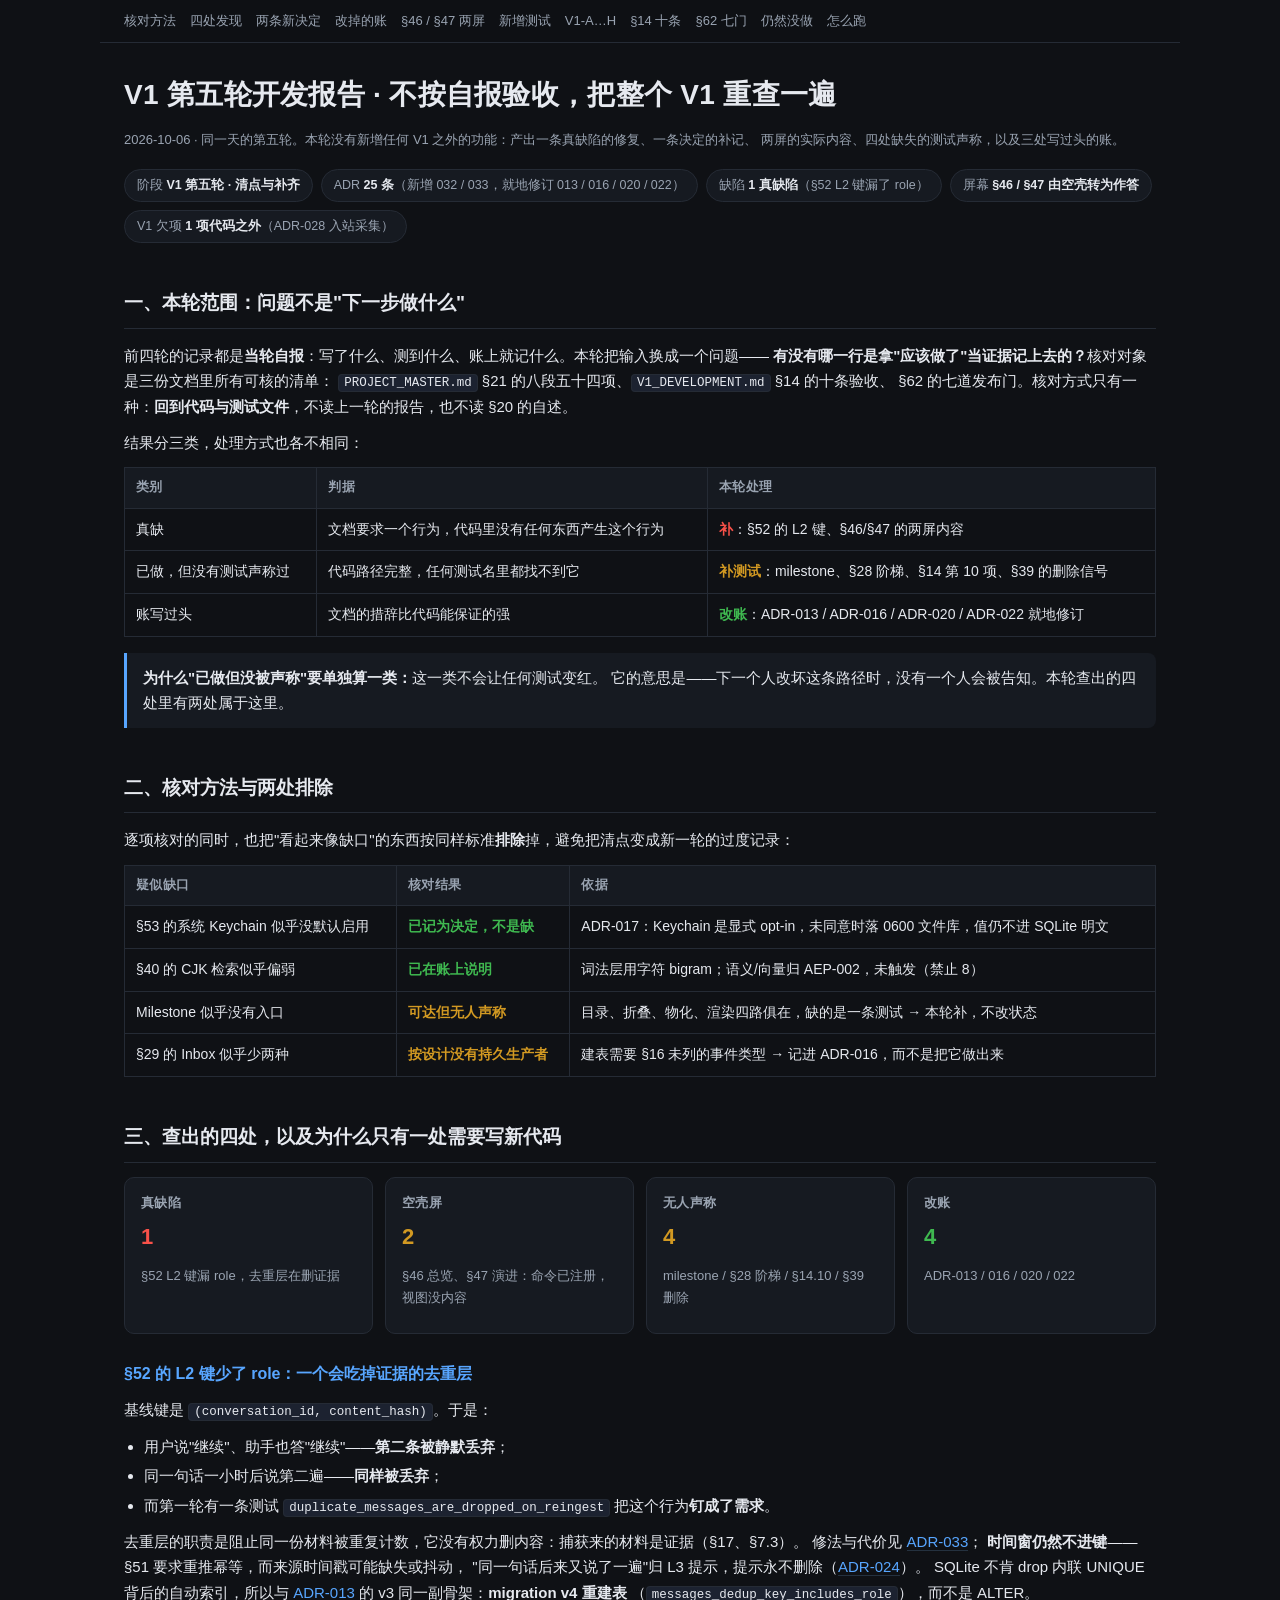
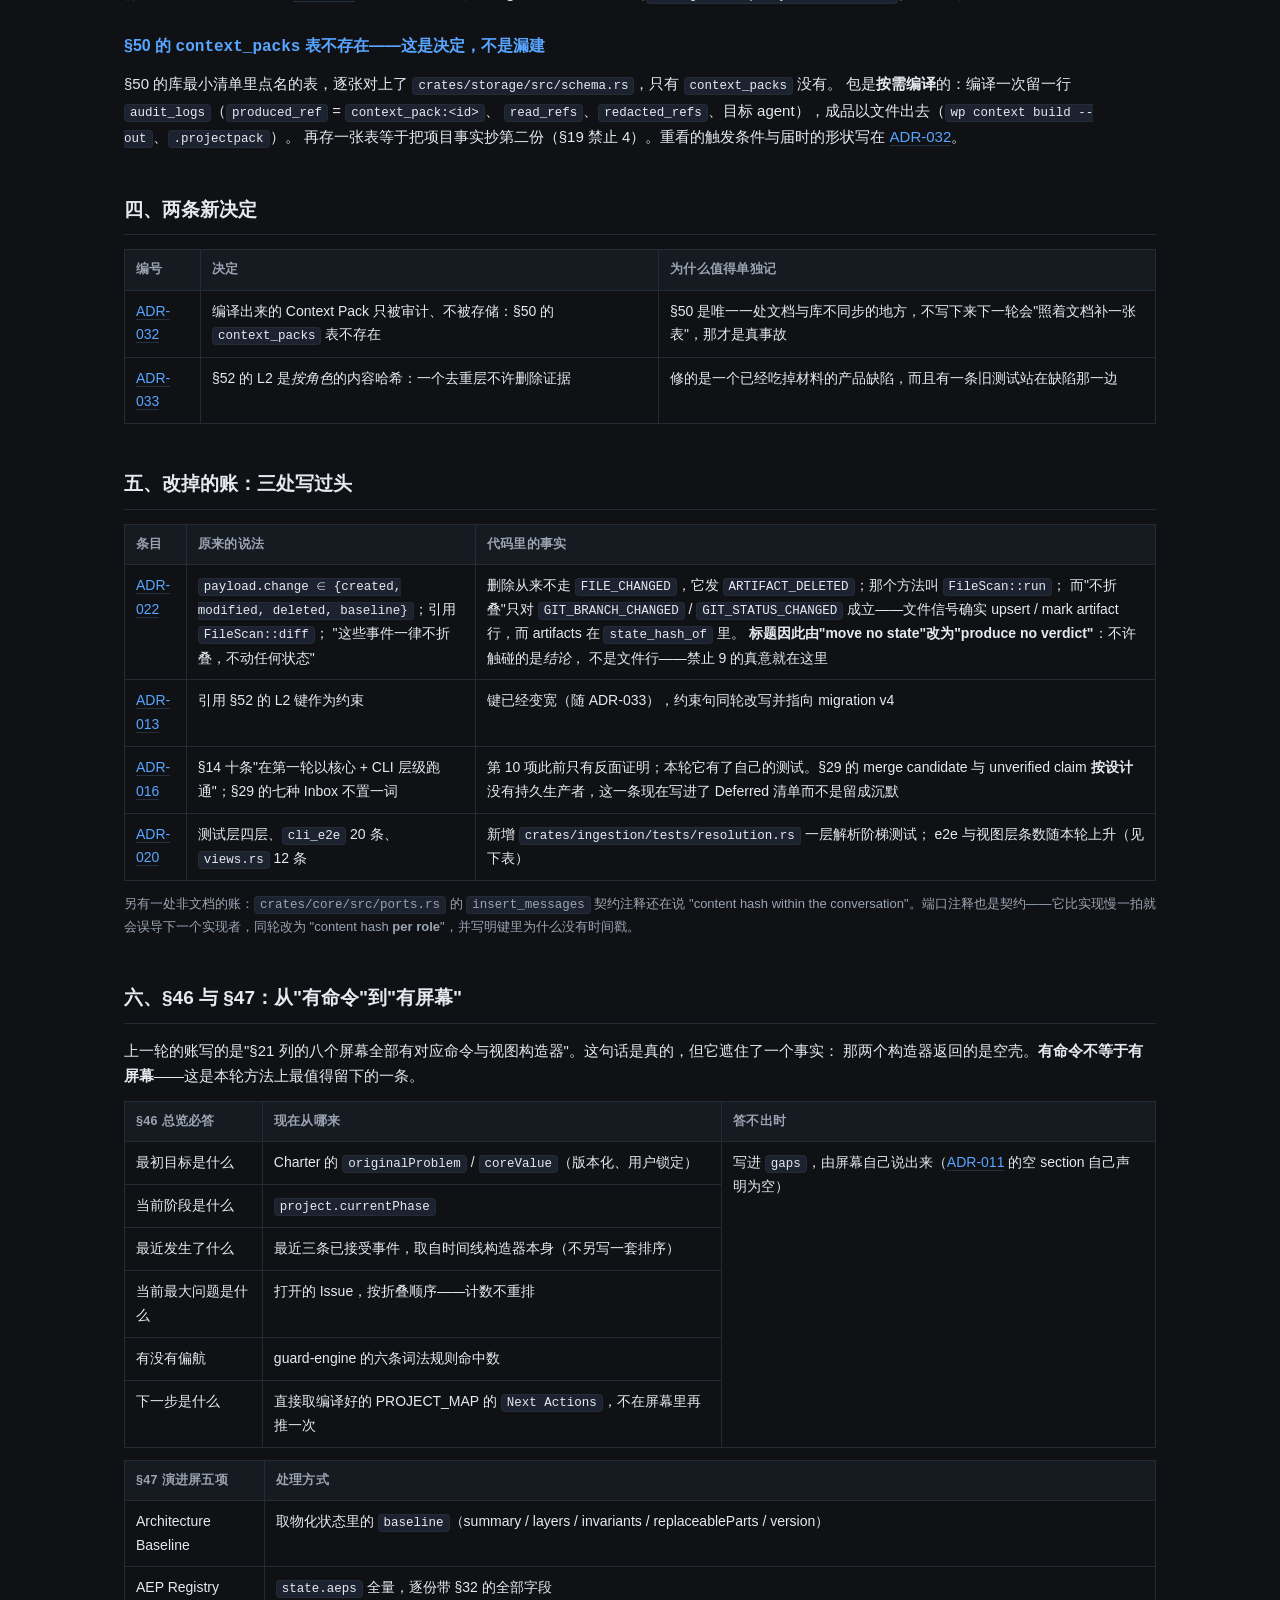
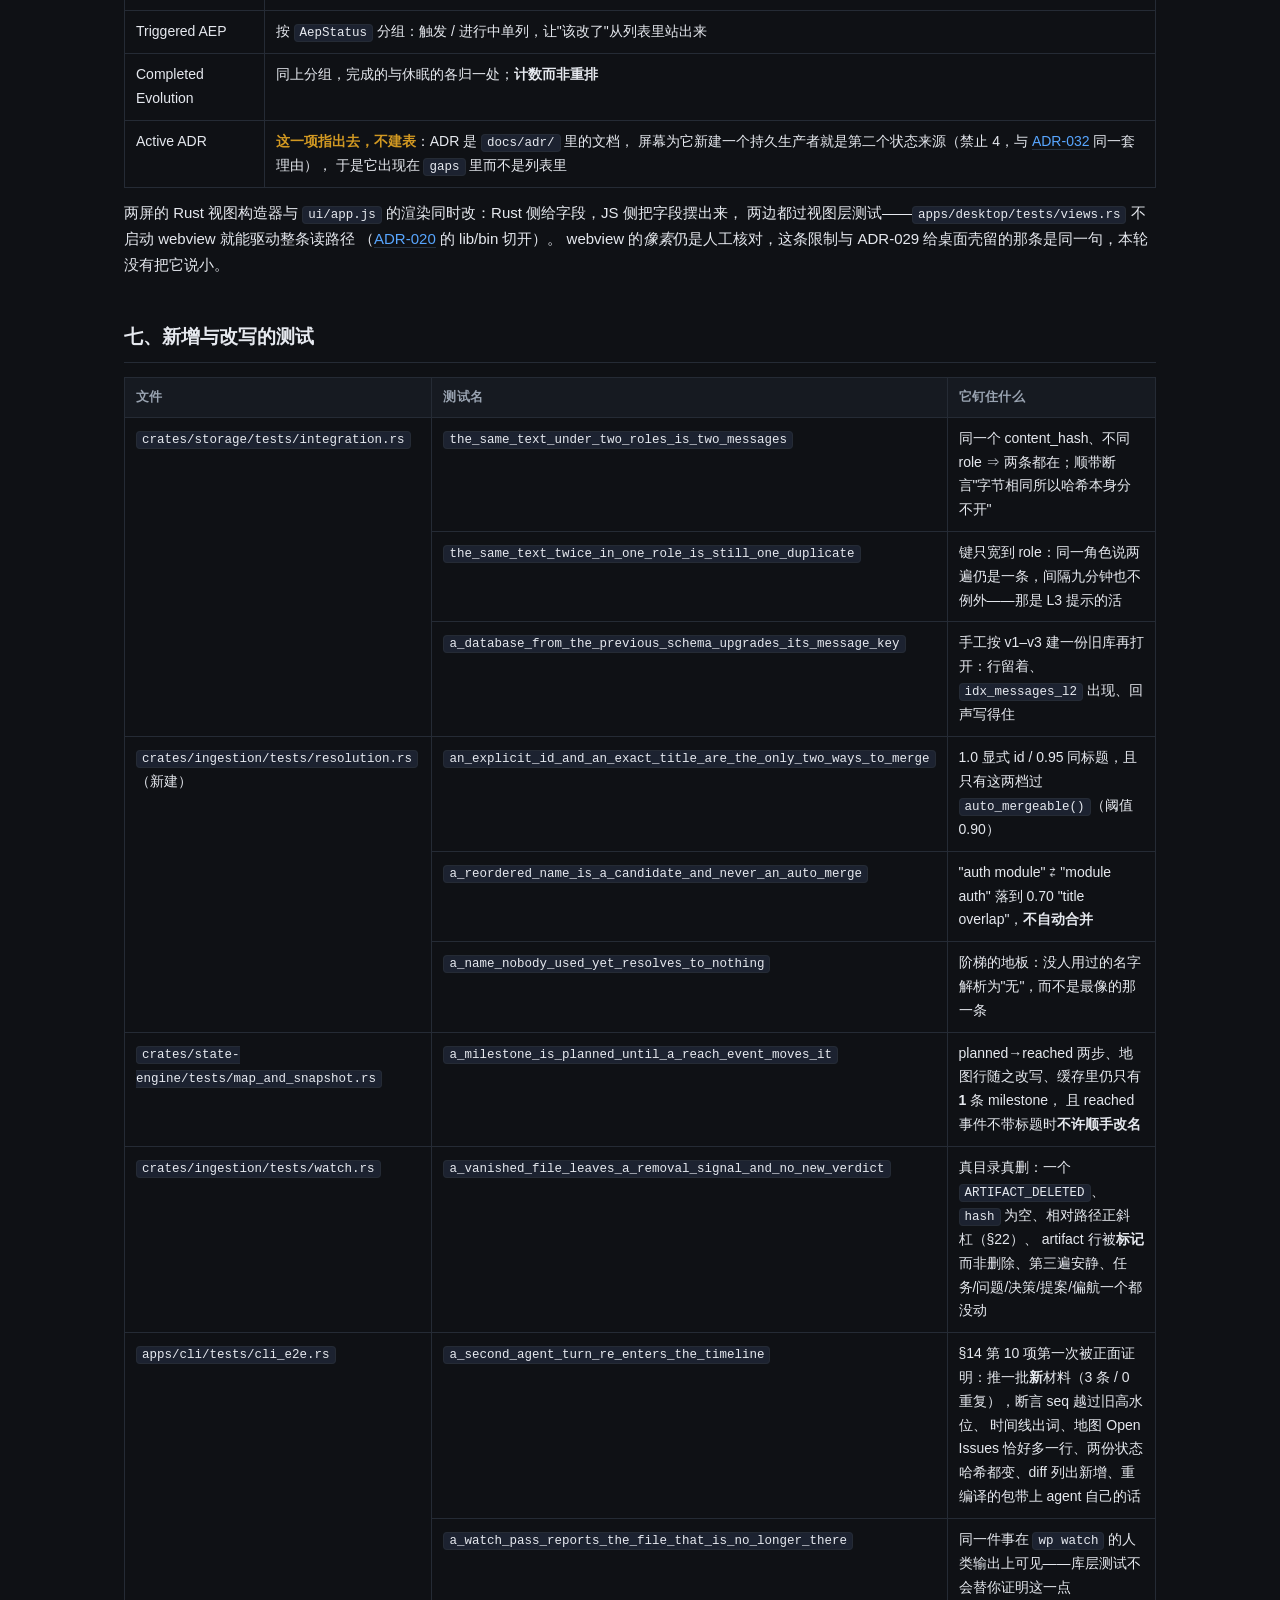
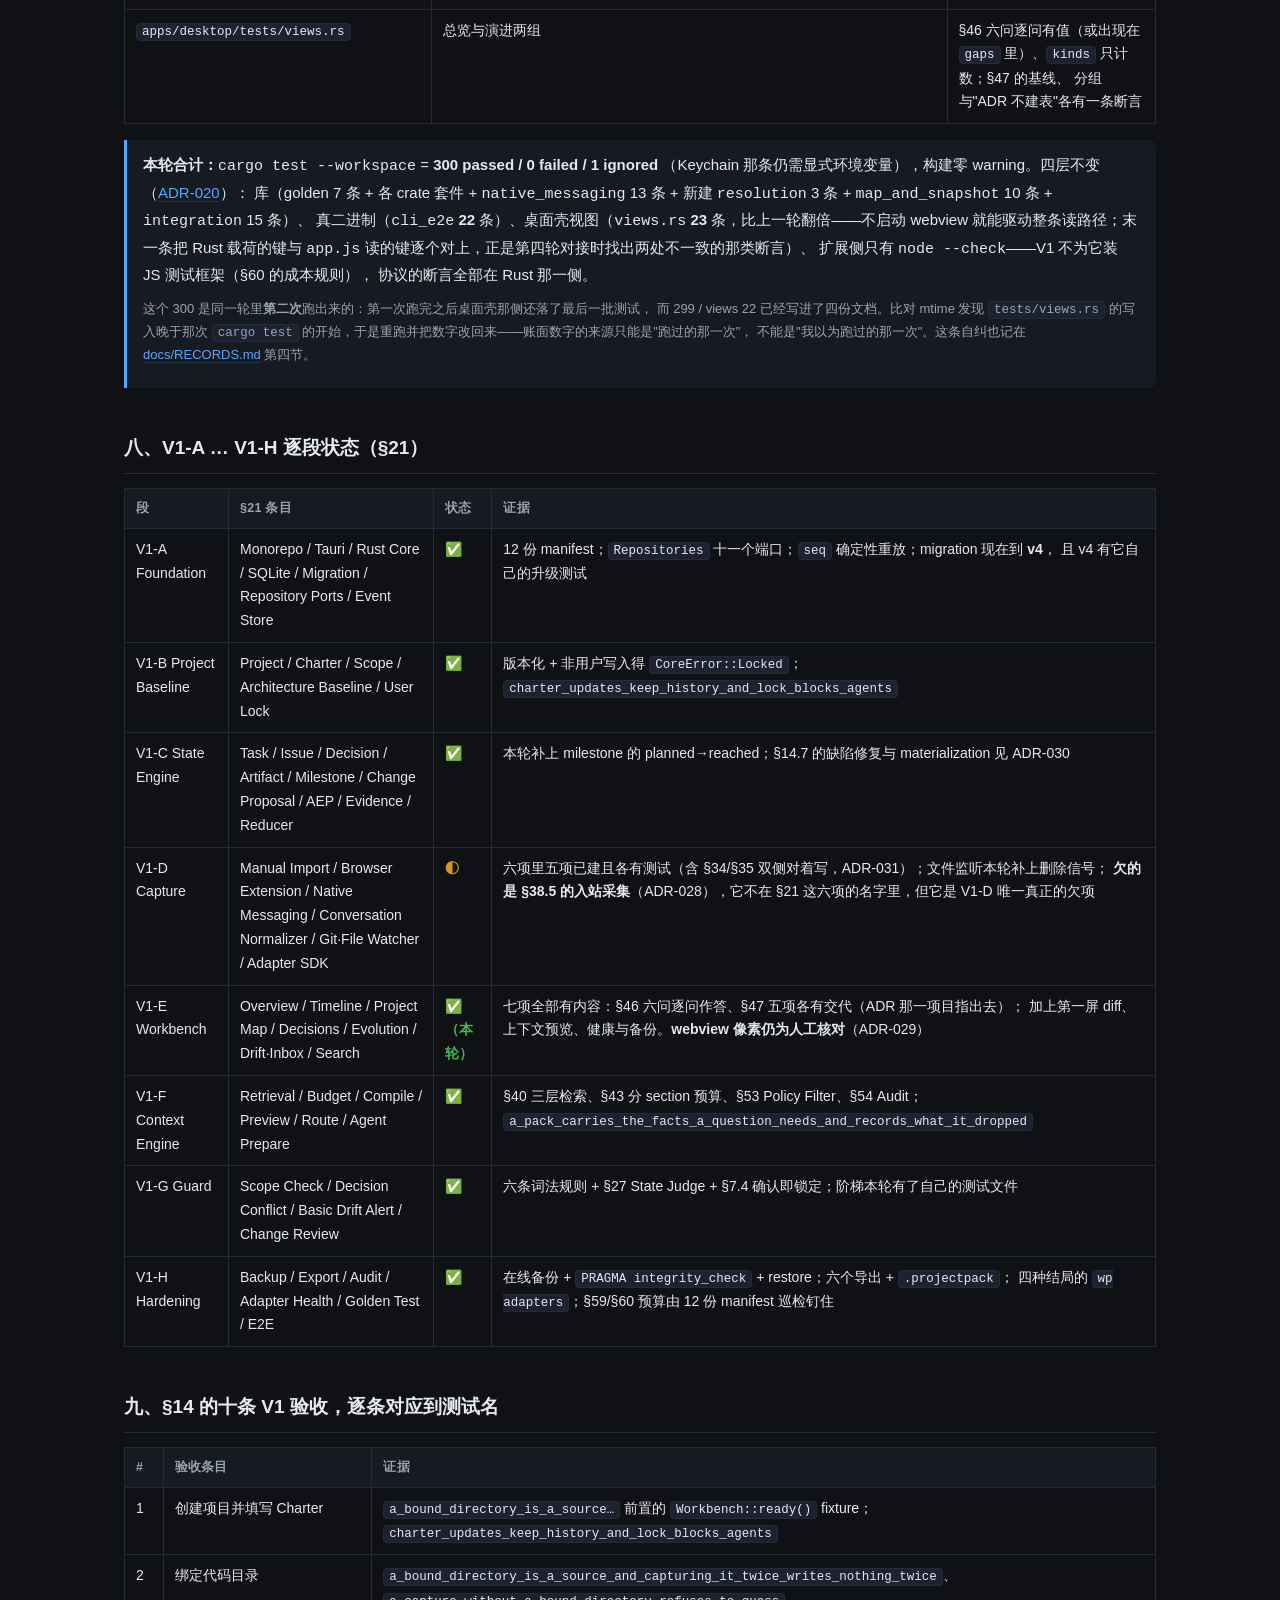
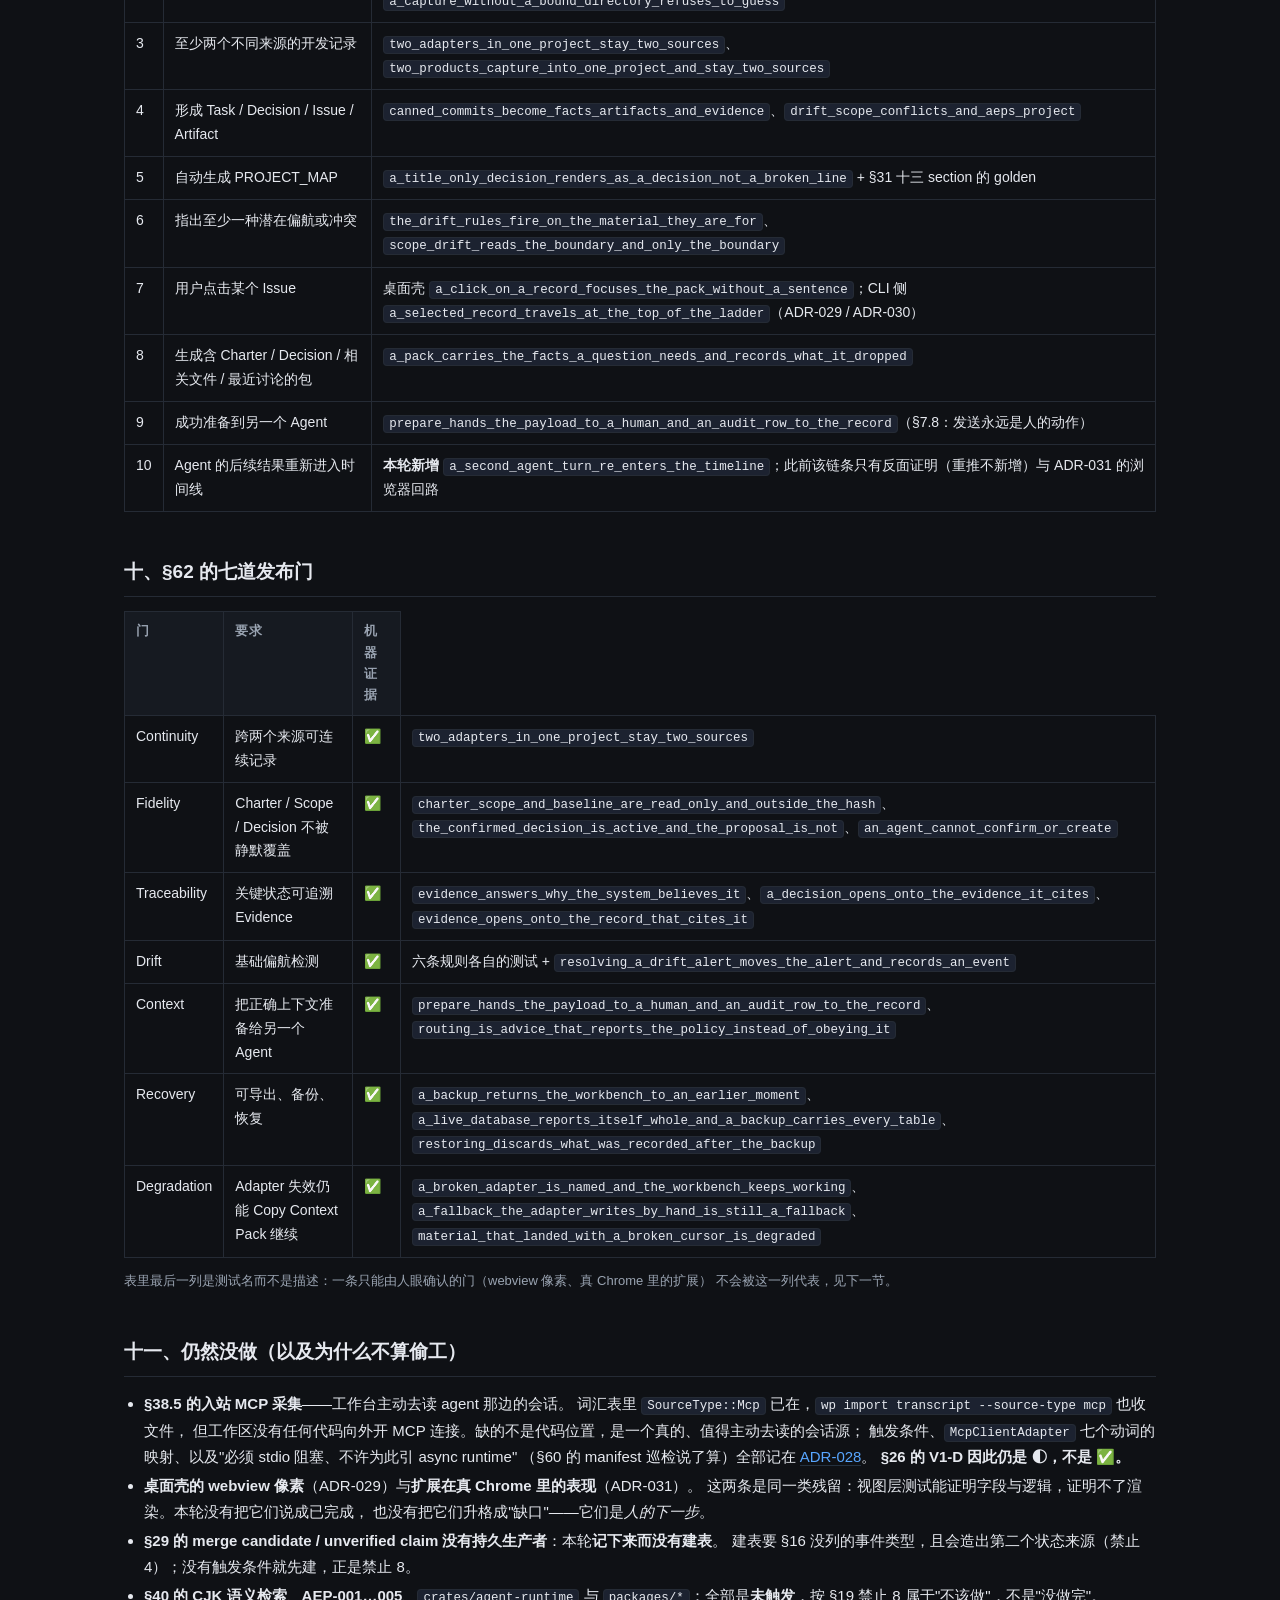
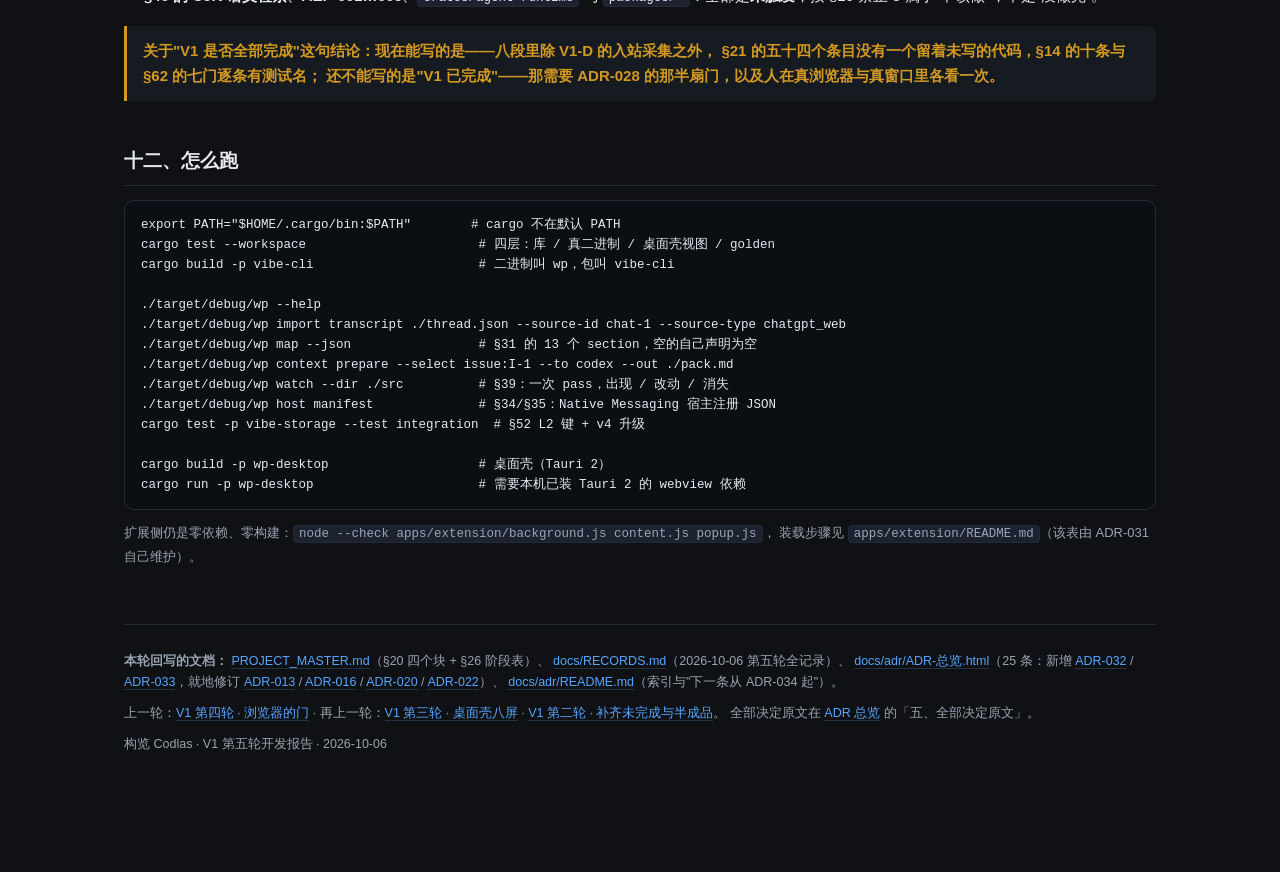
==== commit a60790b3: "把本轮的账面数字改成跑出来的那个，而不是以为跑过的那个 第一次 cargo test 之后，桌面壳那侧还落了最后一批测试：views.rs 从 22 条到 23 条， 总量 299 到 300。比对 " ====
--- a/V1第五轮开发报告.html
+++ b/V1第五轮开发报告.html
@@ -270,6 +270,10 @@
   就能驱动整条读路径；末一条把 Rust 载荷的键与 <code>app.js</code> 读的键逐个对上，正是第四轮对接时找出两处不一致的那类断言）、
   扩展侧只有 <code>node --check</code>——V1 不为它装 JS 测试框架（§60 的成本规则），
   协议的断言全部在 Rust 那一侧。
+  <p class="sub">这个 300 是同一轮里<b>第二次</b>跑出来的：第一次跑完之后桌面壳那侧还落了最后一批测试，
+  而 299 / views 22 已经写进了四份文档。比对 mtime 发现 <code>tests/views.rs</code> 的写入晚于那次
+  <code>cargo test</code> 的开始，于是重跑并把数字改回来——账面数字的来源只能是"跑过的那一次"，
+  不能是"我以为跑过的那一次"。这条自纠也记在 <a href="docs/RECORDS.md">docs/RECORDS.md</a> 第四节。</p>
 </div>
 
 <h2 id="stages">八、V1-A … V1-H 逐段状态（§21）</h2>
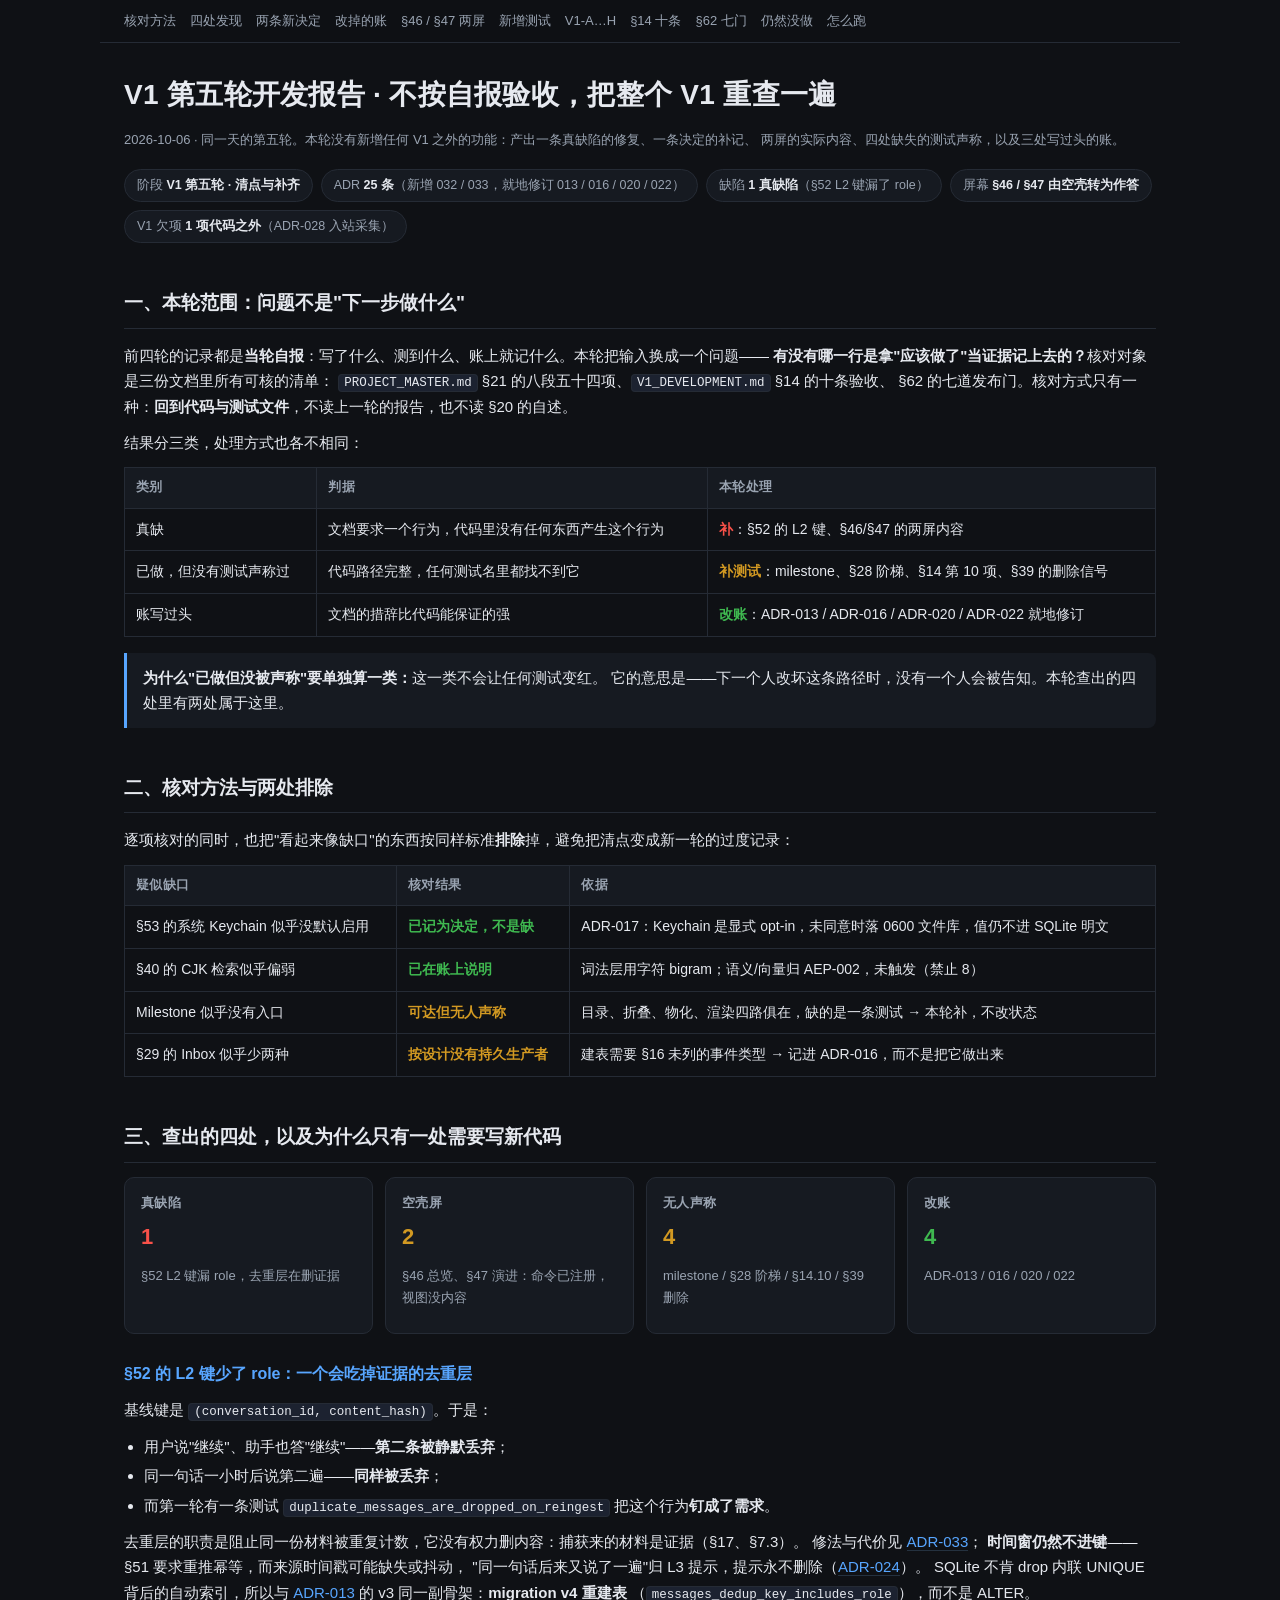
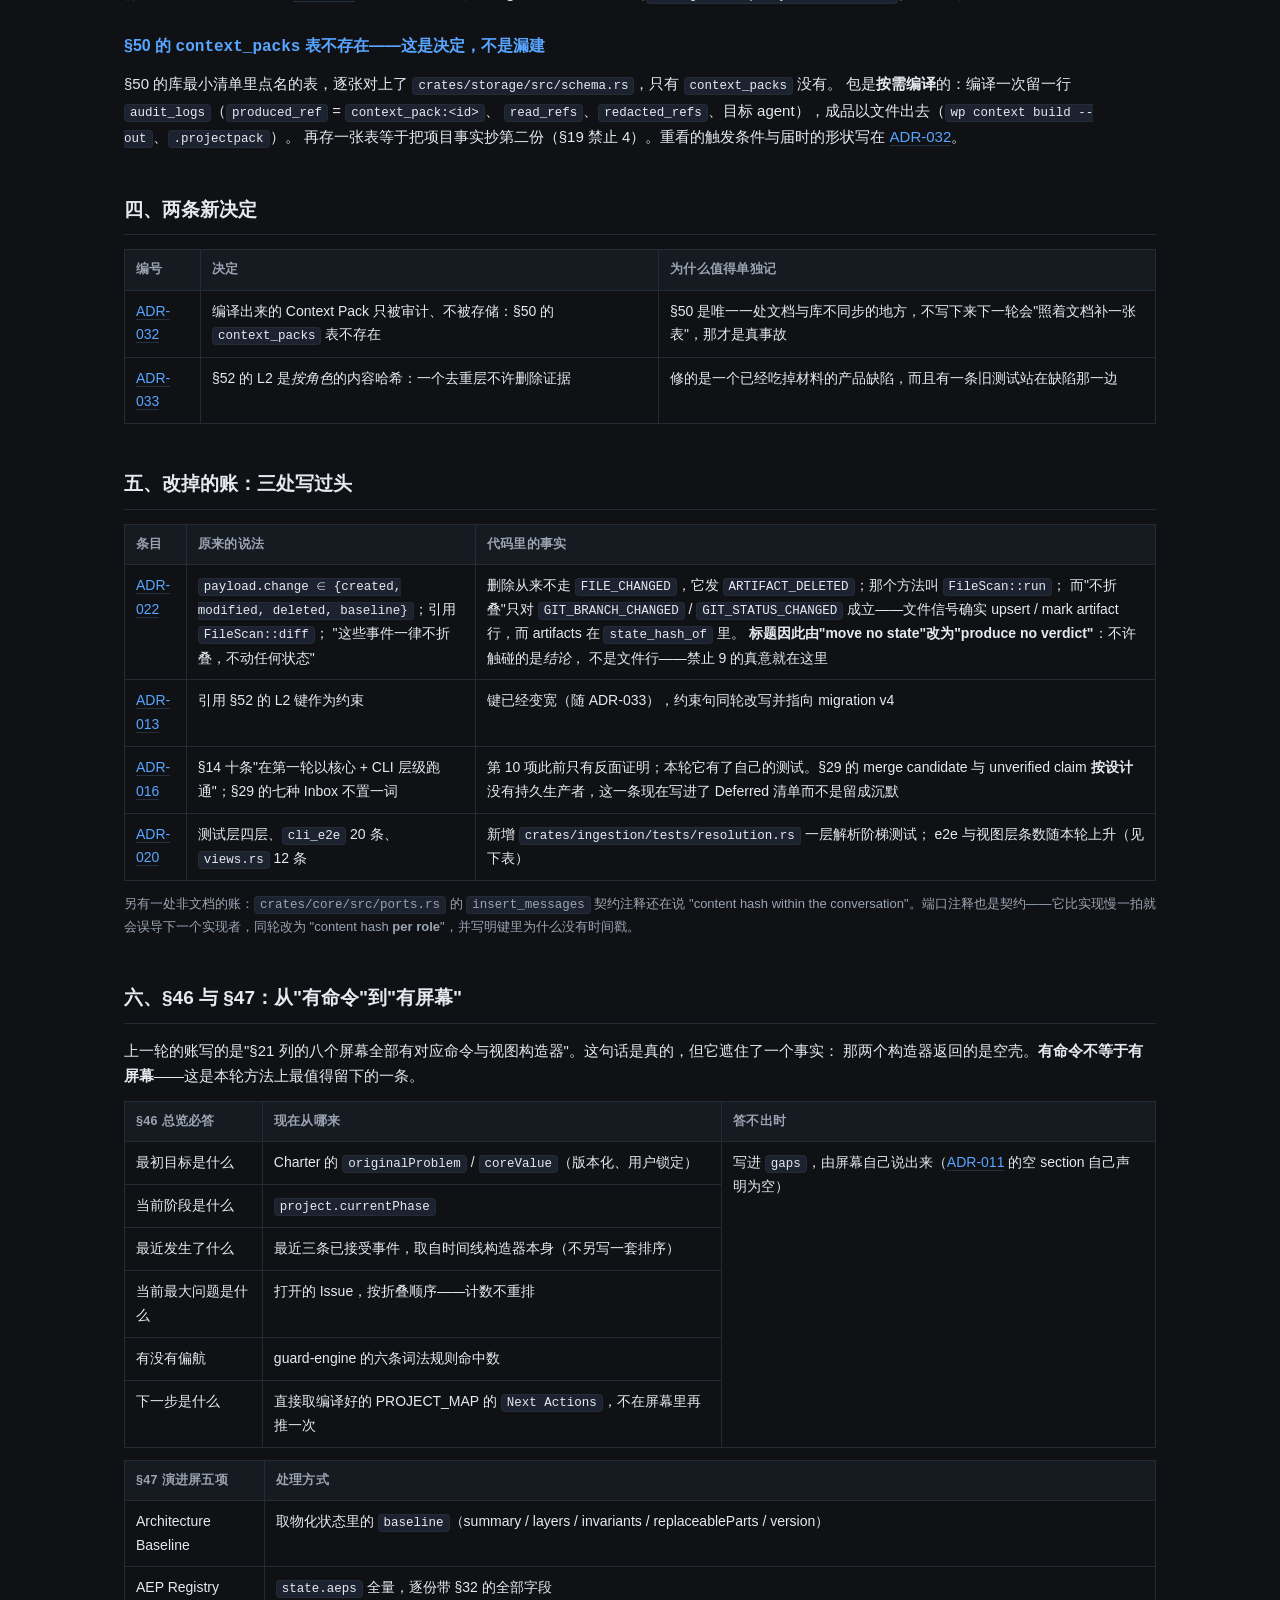
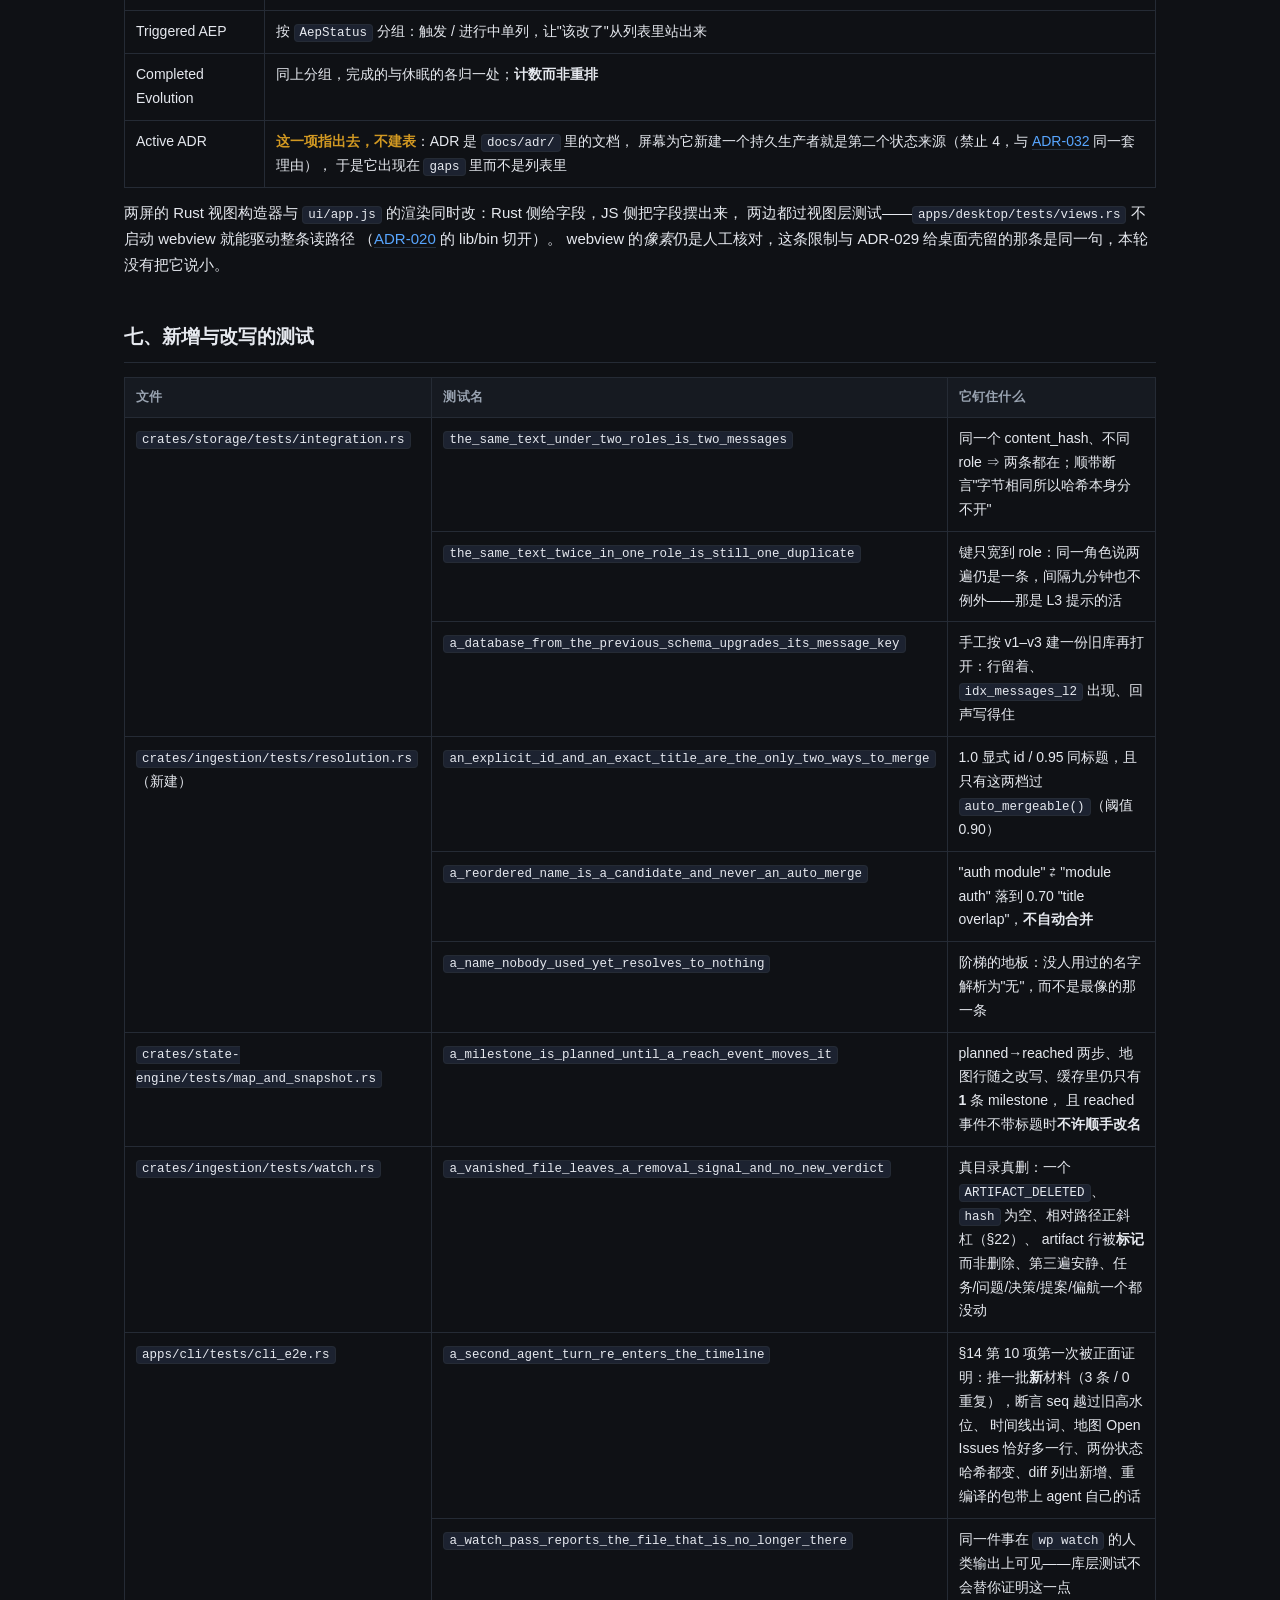
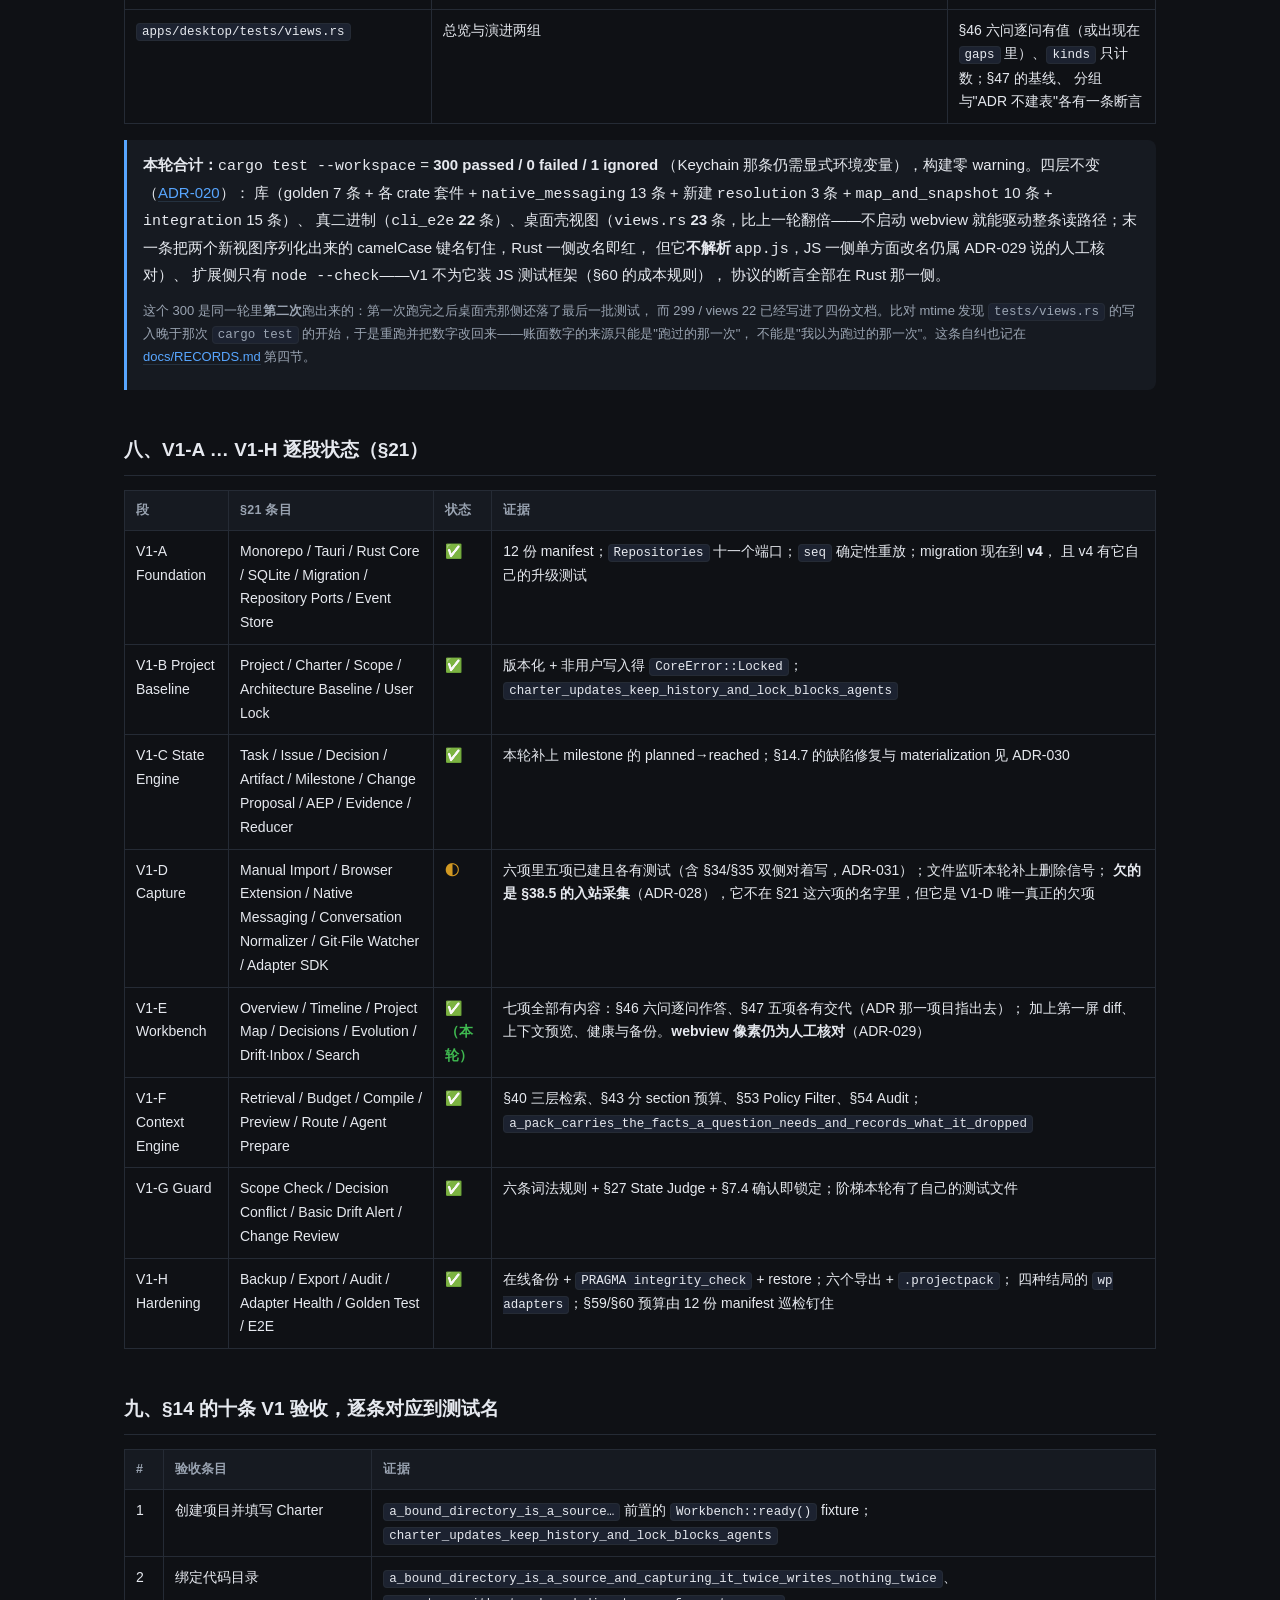
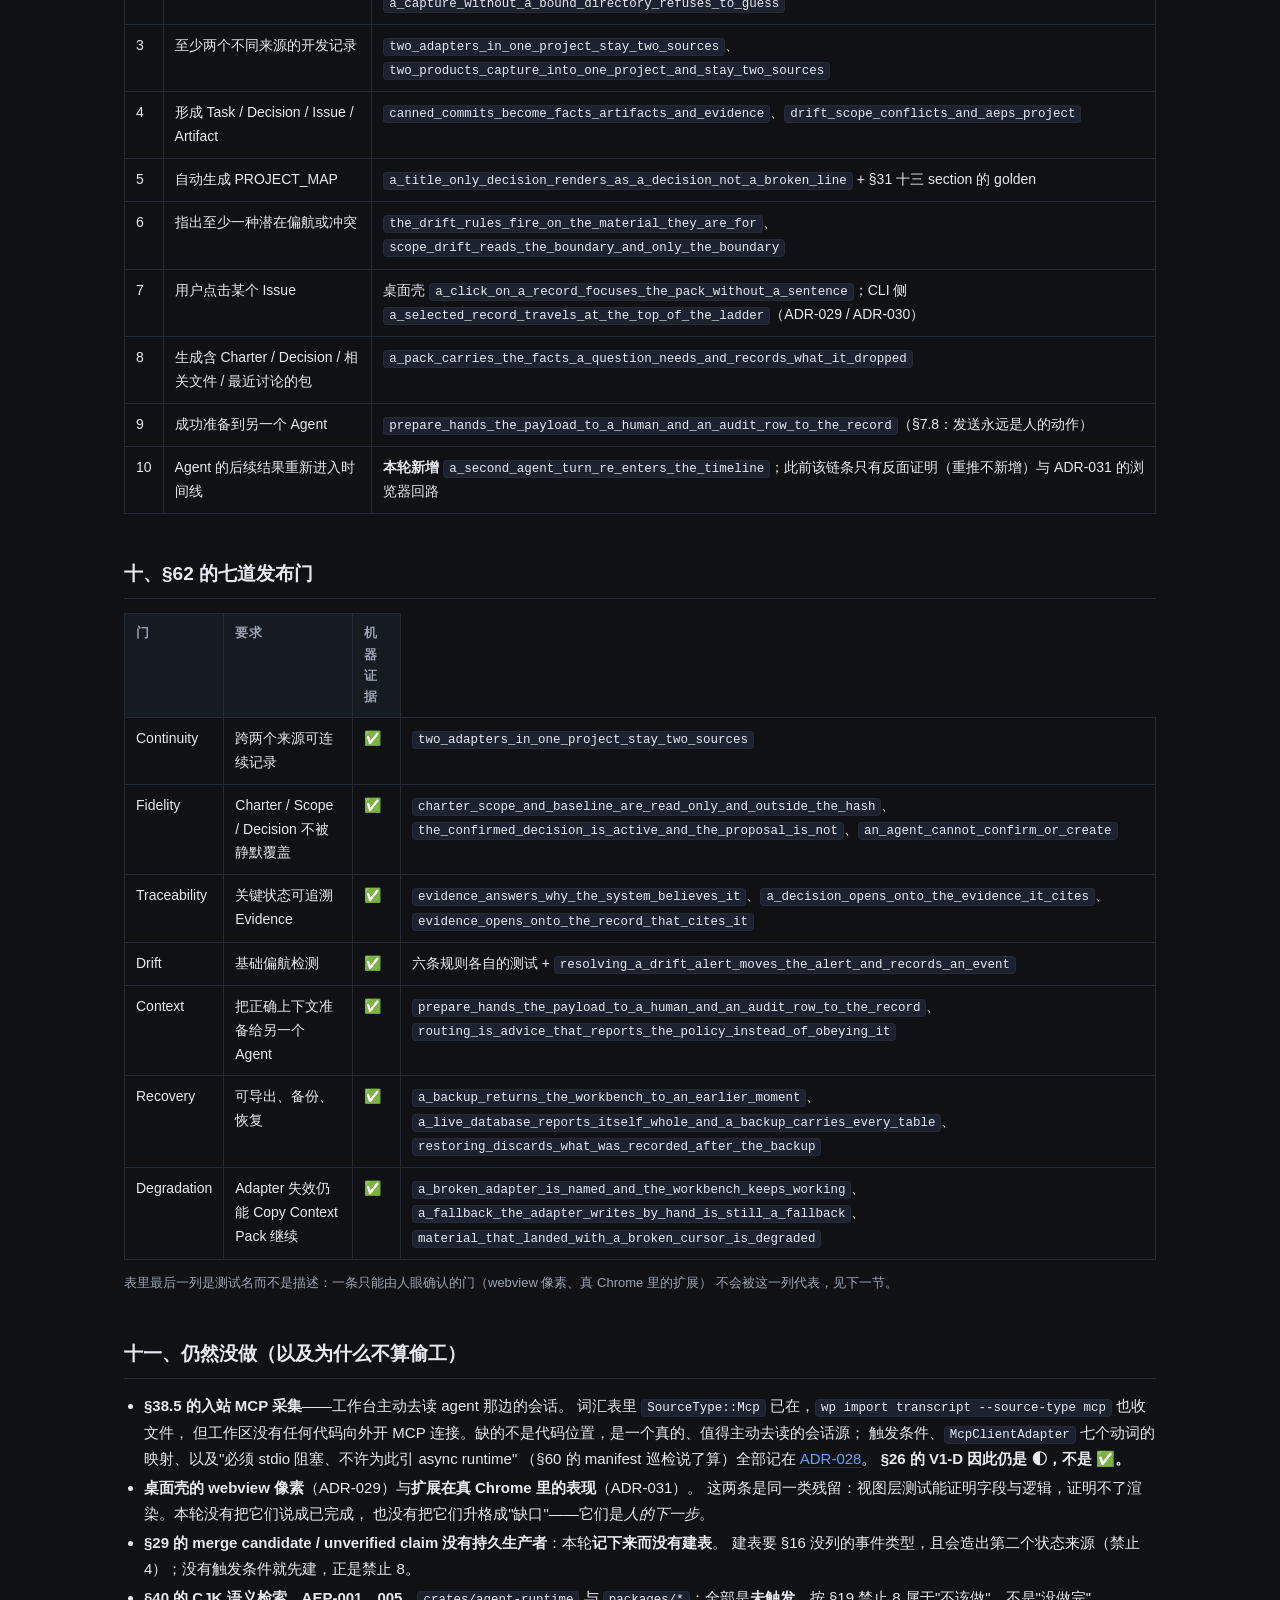
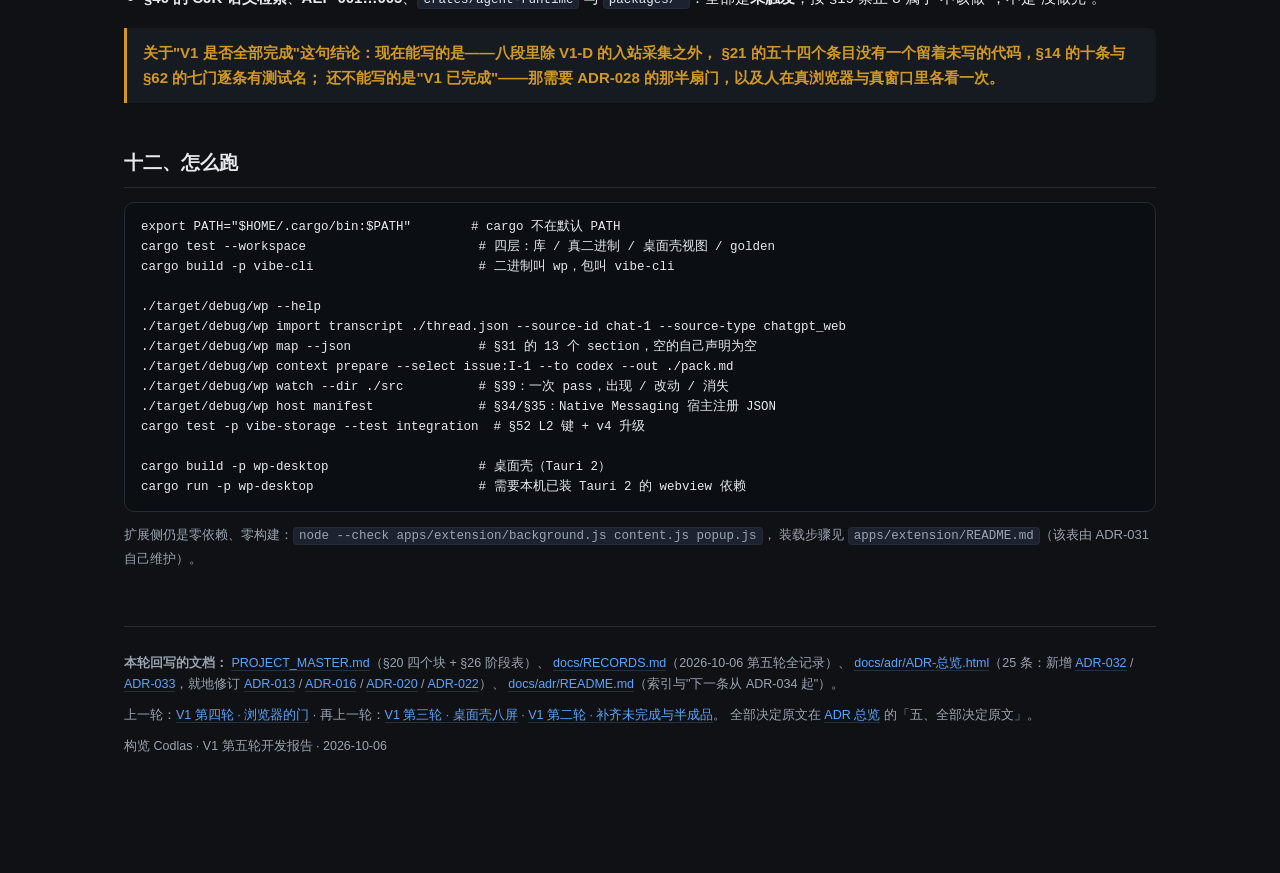
==== commit 44efb926: "把上一条提交说多的那一半收回来 a60790b 写的是"载荷键与 app.js 读取键的对照"。去读测试本身：它只断言 serde 出来的 camelCase 键名存在（nextActions / o" ====
--- a/V1第五轮开发报告.html
+++ b/V1第五轮开发报告.html
@@ -267,7 +267,8 @@
   库（golden 7 条 + 各 crate 套件 + <code>native_messaging</code> 13 条 + 新建 <code>resolution</code> 3 条 +
   <code>map_and_snapshot</code> 10 条 + <code>integration</code> 15 条）、
   真二进制（<code>cli_e2e</code> <b>22</b> 条）、桌面壳视图（<code>views.rs</code> <b>23</b> 条，比上一轮翻倍——不启动 webview
-  就能驱动整条读路径；末一条把 Rust 载荷的键与 <code>app.js</code> 读的键逐个对上，正是第四轮对接时找出两处不一致的那类断言）、
+  就能驱动整条读路径；末一条把两个新视图序列化出来的 camelCase 键名钉住，Rust 一侧改名即红，
+  但它<b>不解析</b> <code>app.js</code>，JS 一侧单方面改名仍属 ADR-029 说的人工核对）、
   扩展侧只有 <code>node --check</code>——V1 不为它装 JS 测试框架（§60 的成本规则），
   协议的断言全部在 Rust 那一侧。
   <p class="sub">这个 300 是同一轮里<b>第二次</b>跑出来的：第一次跑完之后桌面壳那侧还落了最后一批测试，
